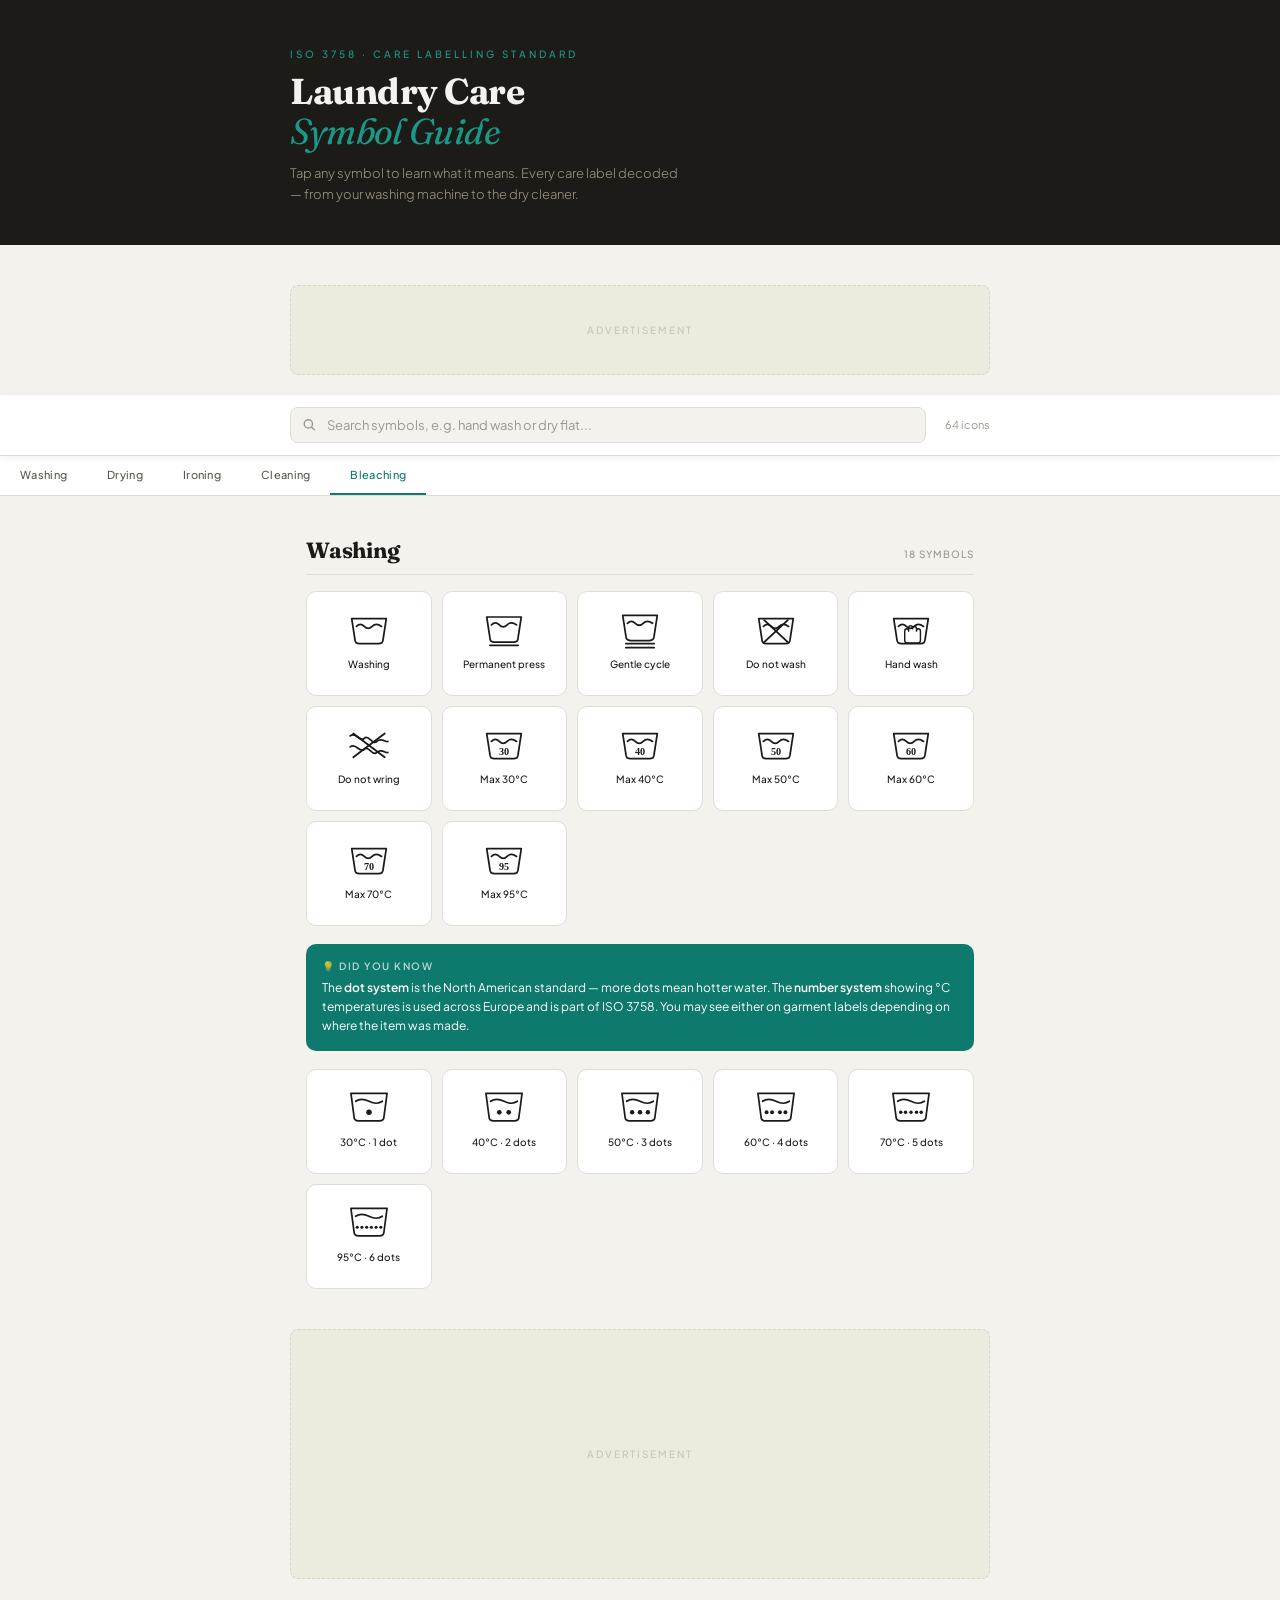
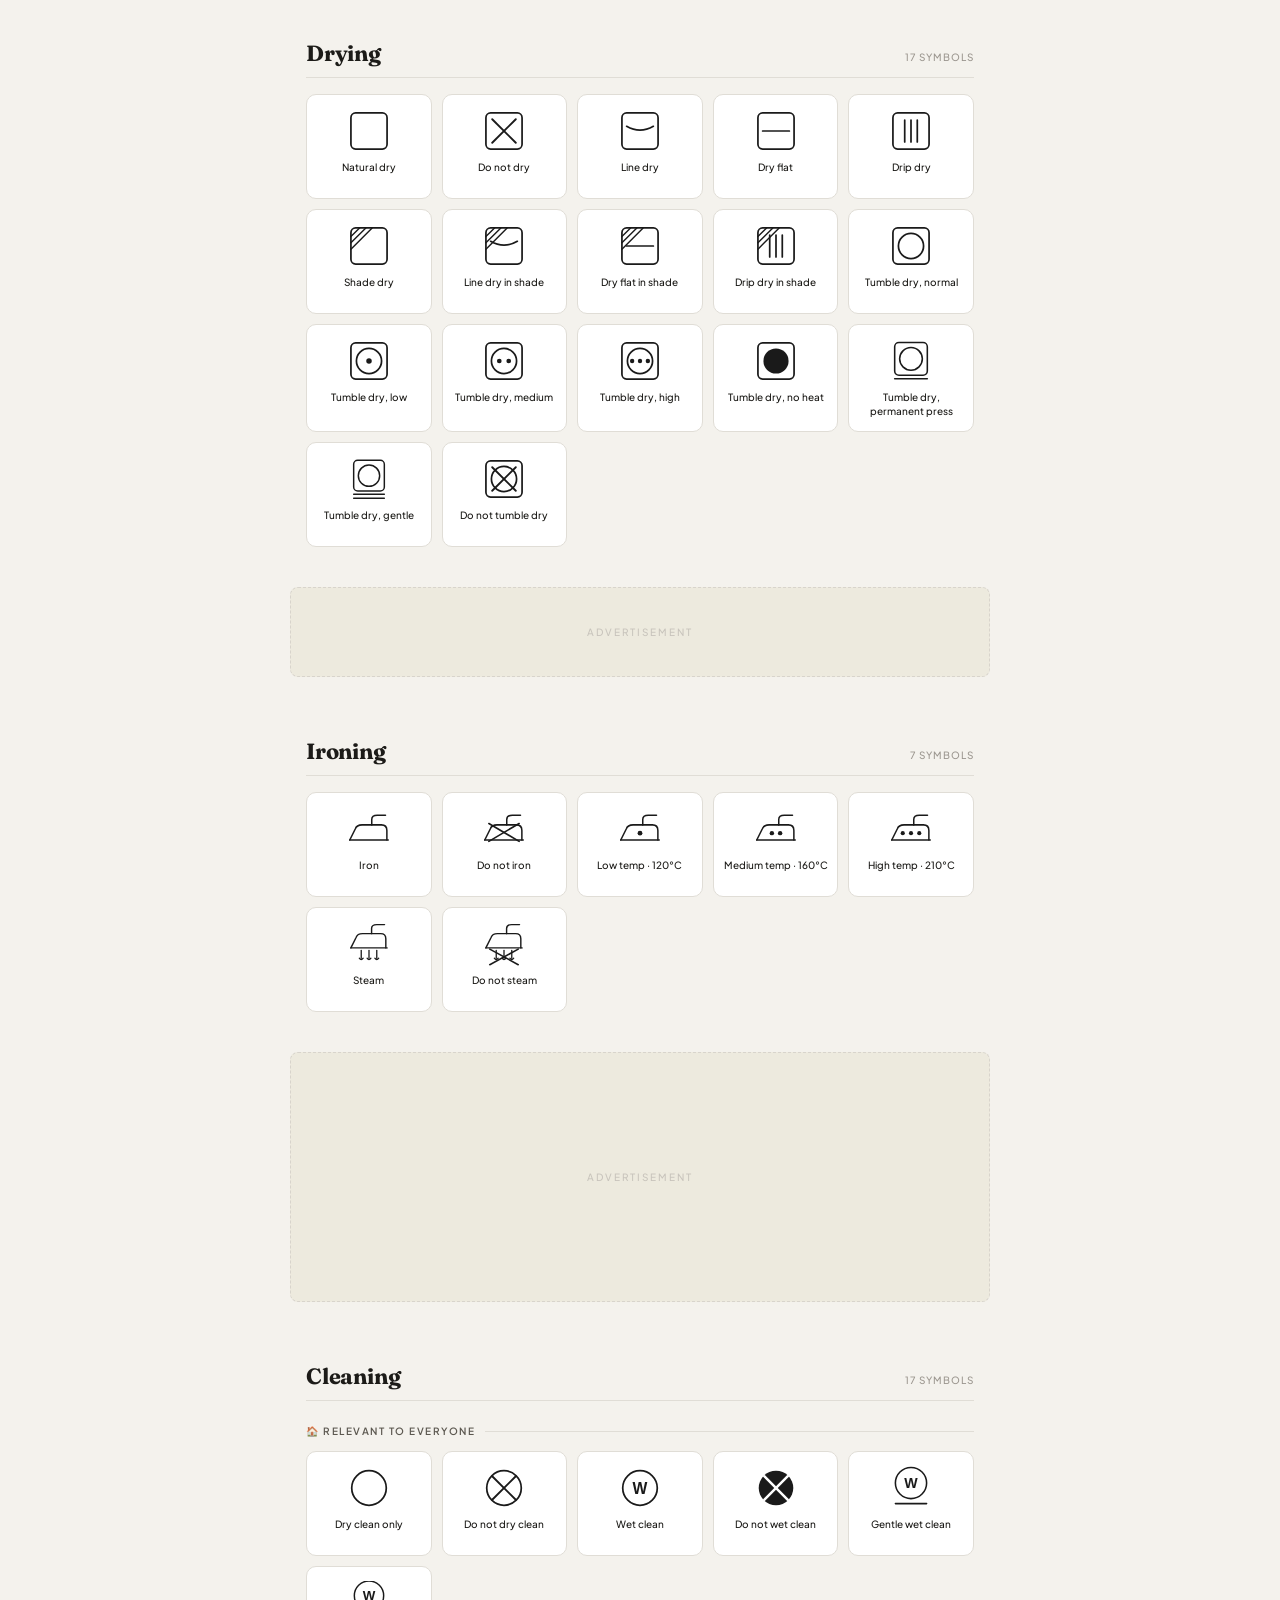
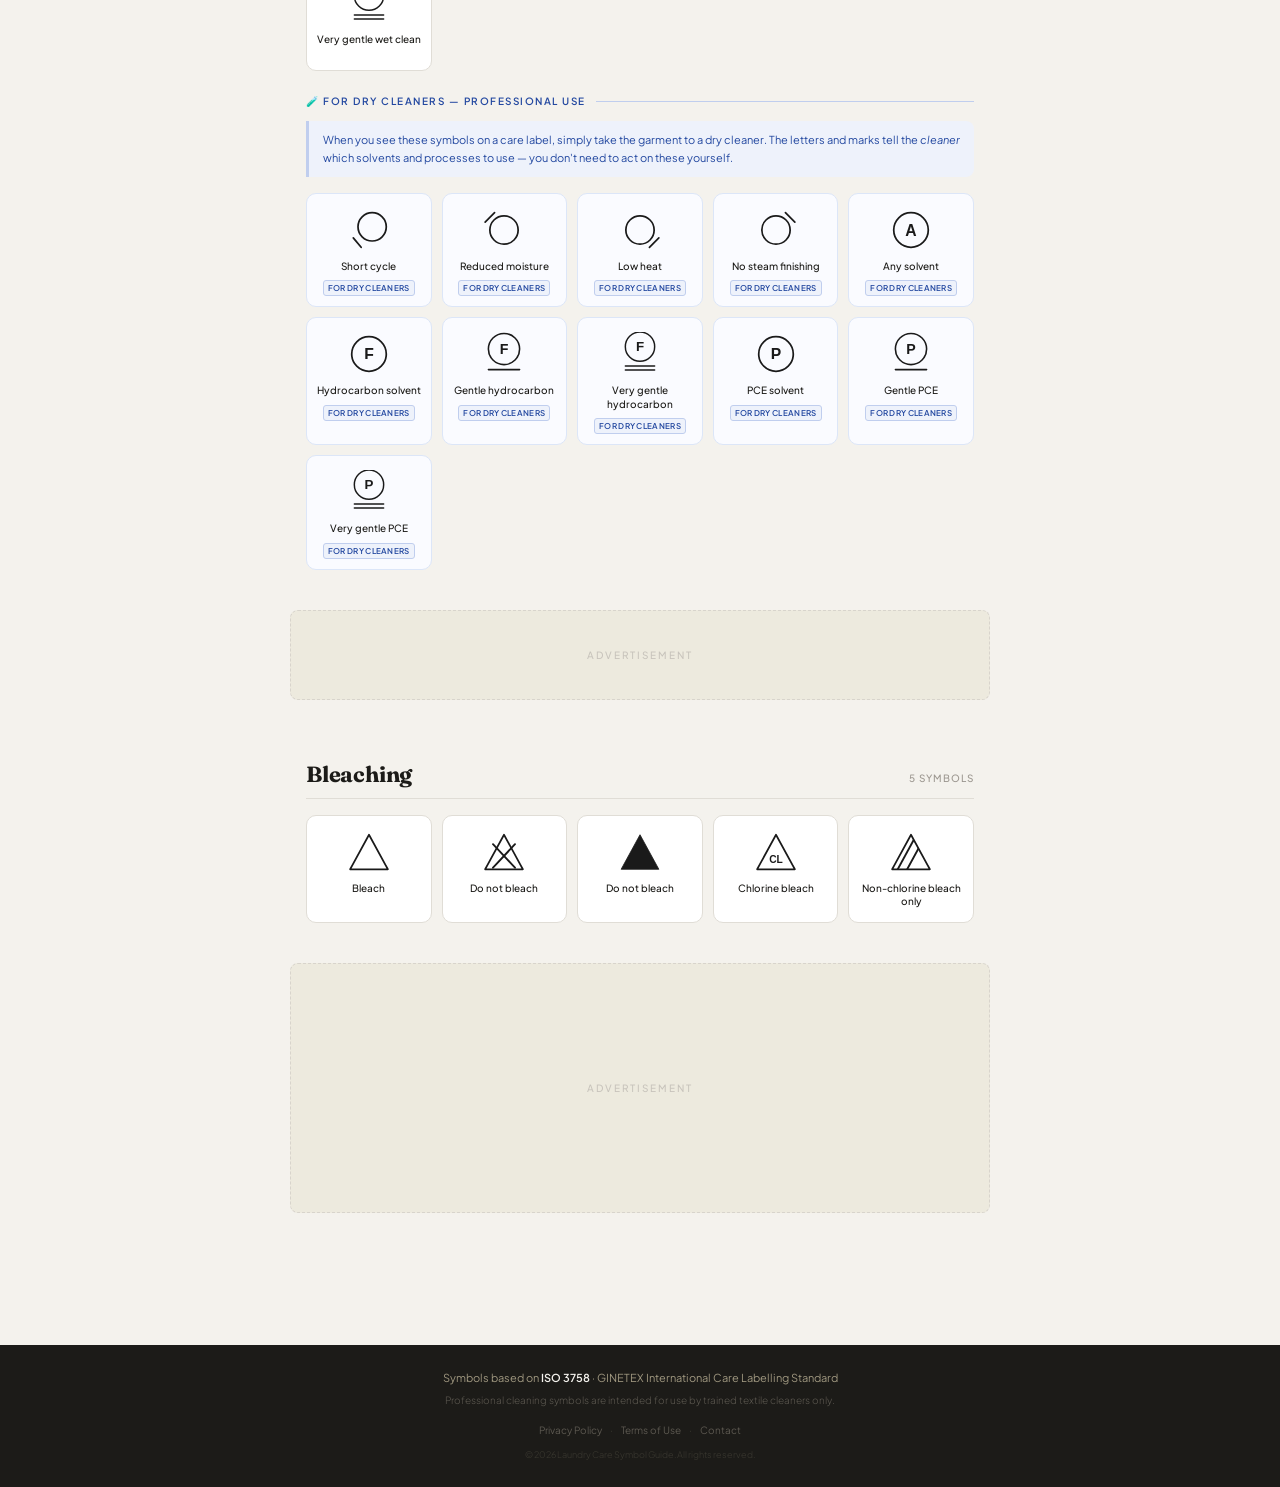
==== index.html @ 58ca737c "Fix tumble dry gentle symbol naming" ====
<!doctype html>
<html lang="en">
  <head>
    <meta charset="UTF-8" />
    <meta name="viewport" content="width=device-width, initial-scale=1.0" />
    <meta
      name="description"
      content="Complete guide to laundry care symbols. Learn what every washing, drying, ironing and dry cleaning symbol means."
    />
    <title>Laundry Care Symbol Guide</title>
    <link rel="preconnect" href="https://fonts.googleapis.com" />
    <link rel="preconnect" href="https://fonts.gstatic.com" crossorigin />
    <link
      href="https://fonts.googleapis.com/css2?family=Fraunces:ital,wght@0,700;1,400&family=Plus+Jakarta+Sans:wght@300;400;500;600&display=swap"
      rel="stylesheet"
    />
    <link rel="stylesheet" href="css/styles.css" />

    <!---------------PINTEREST-------------------->
    <meta name="p:domain_verify" content="2def93ac4efc216f2bc019fe97d38e01" />

    <!---------------FAVICON-------------------->
    <link
      rel="apple-touch-icon"
      sizes="180x180"
      href="assets/apple-touch-icon.png"
    />
    <link
      rel="icon"
      type="image/png"
      sizes="32x32"
      href="assets/favicon-32x32.png"
    />
    <link
      rel="icon"
      type="image/png"
      sizes="16x16"
      href="assets/favicon-16x16.png"
    />
    <link rel="manifest" href="assets/site.webmanifest" />

    <!-- ── GOOGLE ANALYTICS ──────────────────────── -->
    <script
      async
      src="https://www.googletagmanager.com/gtag/js?id=G-D8Y94YSV0S"
    ></script>
    <script>
      window.dataLayer = window.dataLayer || [];
      function gtag() {
        dataLayer.push(arguments);
      }
      gtag("js", new Date());
      gtag("config", "G-D8Y94YSV0S");
    </script>
  </head>
  <body>
    <!---------------HEADER----------------------------------------------------------->
    <header class="site-header">
      <div class="header-inner">
        <span class="header-eyebrow">ISO 3758 · Care Labelling Standard</span>
        <h1 class="header-title">Laundry Care<br /><em>Symbol Guide</em></h1>
        <p class="header-desc">
          Tap any symbol to learn what it means. Every care label decoded — from
          your washing machine to the dry cleaner.
        </p>
      </div>
    </header>

    <!---------------AD SLOT 1-------------------------------------------------------------->
    <aside class="ad-slot">
      <div class="ad-container">
        <p class="ad-label">Advertisement</p>
      </div>
    </aside>

    <!---------------SEARCH BAR----------------------------------------------------------->
    <div class="search-bar" role="search">
      <div class="search-inner">
        <div class="search-input-wrap">
          <svg
            class="search-icon"
            viewBox="0 0 20 20"
            fill="none"
            stroke="currentColor"
            stroke-width="1.8"
            aria-hidden="true"
          >
            <circle cx="8.5" cy="8.5" r="5.5" />
            <path d="M13 13l3.5 3.5" stroke-linecap="round" />
          </svg>
          <input
            type="search"
            id="searchInput"
            class="search-input"
            placeholder="Search symbols, e.g. hand wash or dry flat..."
            autocomplete="off"
            spellcheck="false"
            aria-label="Search laundry symbols"
          />
        </div>

        <span class="search-count" id="searchCount" aria-live="polite"
          >64 icons</span
        >
      </div>
    </div>

    <!---------------NAVIGATION----------------------------------------------------------->
    <nav class="nav-tabs" aria-label="Symbol categories">
      <a class="nav-tab active" href="#washing">Washing</a>
      <a class="nav-tab" href="#drying">Drying</a>
      <a class="nav-tab" href="#ironing">Ironing</a>
      <a class="nav-tab" href="#cleaning">Cleaning</a>
      <a class="nav-tab" href="#bleaching">Bleaching</a>
    </nav>

    <!-------------MAIN CONTENT-------------------------------------------->

    <main id="main-content">
      <!------- WASHING SECTION-------------------------------------->
      <section class="section" id="washing">
        <div class="section-inner">
          <div class="section-header">
            <h2 class="section-title">Washing</h2>
            <span class="section-count">18 symbols</span>
          </div>

          <div class="icon-grid" id="washingGrid">
            <!-------WASHING ICON 1------------>
            <div
              class="icon-card"
              tabindex="0"
              data-name="Washing machine wash"
              data-desc="Machine washable with no restrictions on temperature or cycle. Check other symbols for temperature guidance."
            >
              <div class="card-svg">
                <svg viewBox="0 0 56 56" xmlns="http://www.w3.org/2000/svg">
                  <path
                    d="M6,16 L10,42 Q10,48 16,48 L40,48 Q46,48 46,42 L50,16 Z"
                    fill="none"
                    stroke="#1a1a1a"
                    stroke-width="2.2"
                    stroke-linejoin="round"
                  />
                  <path
                    d="M12,26 Q17,21 22,26 Q27,31 32,26 Q37,21 44,26"
                    fill="none"
                    stroke="#1a1a1a"
                    stroke-width="2.2"
                    stroke-linecap="round"
                  />
                </svg>
              </div>
              <p class="card-name">Washing</p>
              <p class="card-desc"></p>
            </div>

            <!-------WASHING ICON 2------------>
            <div
              class="icon-card"
              tabindex="0"
              data-name="Permanent press synthetic cycle"
              data-desc="Machine wash on permanent press or synthetic cycle. Medium agitation — good for blended fabrics and easy-care clothes."
            >
              <div class="card-svg">
                <svg viewBox="0 0 56 56" xmlns="http://www.w3.org/2000/svg">
                  <path
                    d="M6,14 L10,40 Q10,46 16,46 L40,46 Q46,46 46,40 L50,14 Z"
                    fill="none"
                    stroke="#1a1a1a"
                    stroke-width="2.2"
                    stroke-linejoin="round"
                  />
                  <path
                    d="M12,24 Q17,19 22,24 Q27,29 32,24 Q37,19 44,24"
                    fill="none"
                    stroke="#1a1a1a"
                    stroke-width="2.2"
                    stroke-linecap="round"
                  />
                  <line
                    x1="10"
                    y1="50"
                    x2="46"
                    y2="50"
                    stroke="#1a1a1a"
                    stroke-width="2.2"
                    stroke-linecap="round"
                  />
                </svg>
              </div>
              <p class="card-name">Permanent press</p>
              <p class="card-desc"></p>
            </div>

            <!-------WASHING ICON 3------------>
            <div
              class="icon-card"
              tabindex="0"
              data-name="Gentle cycle wool silk delicate"
              data-desc="Gentle or delicate cycle only. Minimal agitation — required for wool, silk, and very delicate fabrics. Reduce load size."
            >
              <div class="card-svg">
                <svg viewBox="0 0 56 56" xmlns="http://www.w3.org/2000/svg">
                  <path
                    d="M6,12 L10,38 Q10,44 16,44 L40,44 Q46,44 46,38 L50,12 Z"
                    fill="none"
                    stroke="#1a1a1a"
                    stroke-width="2.2"
                    stroke-linejoin="round"
                  />
                  <path
                    d="M12,22 Q17,17 22,22 Q27,27 32,22 Q37,17 44,22"
                    fill="none"
                    stroke="#1a1a1a"
                    stroke-width="2.2"
                    stroke-linecap="round"
                  />
                  <line
                    x1="10"
                    y1="48"
                    x2="46"
                    y2="48"
                    stroke="#1a1a1a"
                    stroke-width="2.2"
                    stroke-linecap="round"
                  />
                  <line
                    x1="10"
                    y1="53"
                    x2="46"
                    y2="53"
                    stroke="#1a1a1a"
                    stroke-width="2.2"
                    stroke-linecap="round"
                  />
                </svg>
              </div>
              <p class="card-name">Gentle cycle</p>
              <p class="card-desc"></p>
            </div>

            <!-------WASHING ICON 4------------>
            <div
              class="icon-card"
              tabindex="0"
              data-name="Do not wash machine"
              data-desc="Do not machine wash or hand wash. This garment needs specialist care — check for a dry clean or wet clean symbol instead."
            >
              <div class="card-svg">
                <svg viewBox="0 0 56 56" xmlns="http://www.w3.org/2000/svg">
                  <path
                    d="M6,16 L10,42 Q10,48 16,48 L40,48 Q46,48 46,42 L50,16 Z"
                    fill="none"
                    stroke="#1a1a1a"
                    stroke-width="2.2"
                    stroke-linejoin="round"
                  />
                  <path
                    d="M12,26 Q17,21 22,26 Q27,31 32,26 Q37,21 44,26"
                    fill="none"
                    stroke="#1a1a1a"
                    stroke-width="2.2"
                    stroke-linecap="round"
                  />
                  <line
                    x1="13"
                    y1="18"
                    x2="43"
                    y2="46"
                    stroke="#1a1a1a"
                    stroke-width="2.4"
                    stroke-linecap="round"
                  />
                  <line
                    x1="43"
                    y1="18"
                    x2="13"
                    y2="46"
                    stroke="#1a1a1a"
                    stroke-width="2.4"
                    stroke-linecap="round"
                  />
                </svg>
              </div>
              <p class="card-name">Do not wash</p>
              <p class="card-desc"></p>
            </div>

            <!-------WASHING ICON 5------------>
            <div
              class="icon-card"
              tabindex="0"
              data-name="Hand wash only gently"
              data-desc="Hand wash only. Use cool water and a gentle detergent. Squeeze gently — do not scrub, rub, or wring. Maximum 40°C."
            >
              <div class="card-svg">
                <svg viewBox="0 0 56 56" xmlns="http://www.w3.org/2000/svg">
                  <path
                    d="M6,16 L10,42 Q10,48 16,48 L40,48 Q46,48 46,42 L50,16 Z"
                    fill="none"
                    stroke="#1a1a1a"
                    stroke-width="2.2"
                    stroke-linejoin="round"
                  />
                  <path
                    d="M12,26 Q17,21 22,26 Q27,31 32,26 Q37,21 44,26"
                    fill="none"
                    stroke="#1a1a1a"
                    stroke-width="2.2"
                    stroke-linecap="round"
                  />
                  <path
                    d="M20,44 L20,32 Q20,29 22.5,29 Q25,29 25,32 L25,28 Q25,25 27.5,25 Q30,25 30,28 L30,29 Q30,26 32.5,26 Q35,26 35,29 L35,32 Q35,29 37.5,29 Q40,29 40,32 L40,44 Q40,47 37,47 L23,47 Q20,47 20,44 Z"
                    fill="none"
                    stroke="#1a1a1a"
                    stroke-width="1.8"
                    stroke-linejoin="round"
                  />
                </svg>
              </div>
              <p class="card-name">Hand wash</p>
              <p class="card-desc"></p>
            </div>

            <!-------WASHING ICON 6------------>
            <div
              class="icon-card"
              tabindex="0"
              data-name="Do not wring twist"
              data-desc="Do not wring or twist. Gently squeeze out excess water instead. Wringing can damage fibres and distort the garment's shape."
            >
              <div class="card-svg">
                <svg viewBox="0 0 56 56" xmlns="http://www.w3.org/2000/svg">
                  <path
                    d="M4,19 C12,13 16,28 22,22 C28,16 32,32 38,26 C44,20 50,28 52,26"
                    fill="none"
                    stroke="#1a1a1a"
                    stroke-width="2.2"
                    stroke-linecap="round"
                  />
                  <path
                    d="M4,33 C12,27 16,42 22,36 C28,30 32,46 38,40 C44,34 50,42 52,40"
                    fill="none"
                    stroke="#1a1a1a"
                    stroke-width="2.2"
                    stroke-linecap="round"
                  />
                  <line
                    x1="8"
                    y1="16"
                    x2="48"
                    y2="46"
                    stroke="#1a1a1a"
                    stroke-width="2.4"
                    stroke-linecap="round"
                  />
                  <line
                    x1="48"
                    y1="16"
                    x2="8"
                    y2="46"
                    stroke="#1a1a1a"
                    stroke-width="2.4"
                    stroke-linecap="round"
                  />
                </svg>
              </div>
              <p class="card-name">Do not wring</p>
              <p class="card-desc"></p>
            </div>

            <!-------WASHING ICON 7------------>
            <div
              class="icon-card"
              tabindex="0"
              data-name="Wash 30 degrees cool"
              data-desc="Wash at or below 30°C — cool wash. Good for dark colours, lightly soiled items, and delicate fabrics that might fade."
            >
              <div class="card-svg">
                <svg viewBox="0 0 56 56" xmlns="http://www.w3.org/2000/svg">
                  <path
                    d="M6,16 L10,42 Q10,48 16,48 L40,48 Q46,48 46,42 L50,16 Z"
                    fill="none"
                    stroke="#1a1a1a"
                    stroke-width="2.2"
                    stroke-linejoin="round"
                  />
                  <path
                    d="M12,26 Q17,21 22,26 Q27,31 32,26 Q37,21 44,26"
                    fill="none"
                    stroke="#1a1a1a"
                    stroke-width="2.2"
                    stroke-linecap="round"
                  />
                  <text
                    x="28"
                    y="43"
                    font-family="Georgia, serif"
                    font-size="13"
                    font-weight="700"
                    fill="#1a1a1a"
                    text-anchor="middle"
                  >
                    30
                  </text>
                </svg>
              </div>
              <p class="card-name">Max 30°C</p>
              <p class="card-desc"></p>
            </div>

            <!-------WASHING ICON 8------------>
            <div
              class="icon-card"
              tabindex="0"
              data-name="Wash 40 degrees warm"
              data-desc="Wash at or below 40°C — warm wash. Standard setting for most everyday clothing including cotton, synthetics, and mixed fabrics."
            >
              <div class="card-svg">
                <svg viewBox="0 0 56 56" xmlns="http://www.w3.org/2000/svg">
                  <path
                    d="M6,16 L10,42 Q10,48 16,48 L40,48 Q46,48 46,42 L50,16 Z"
                    fill="none"
                    stroke="#1a1a1a"
                    stroke-width="2.2"
                    stroke-linejoin="round"
                  />
                  <path
                    d="M12,26 Q17,21 22,26 Q27,31 32,26 Q37,21 44,26"
                    fill="none"
                    stroke="#1a1a1a"
                    stroke-width="2.2"
                    stroke-linecap="round"
                  />
                  <text
                    x="28"
                    y="43"
                    font-family="Georgia, serif"
                    font-size="13"
                    font-weight="700"
                    fill="#1a1a1a"
                    text-anchor="middle"
                  >
                    40
                  </text>
                </svg>
              </div>
              <p class="card-name">Max 40°C</p>
              <p class="card-desc"></p>
            </div>

            <!-------WASHING ICON 9------------>
            <div
              class="icon-card"
              tabindex="0"
              data-name="Wash 50 degrees"
              data-desc="Wash at or below 50°C. Good for moderately soiled items and fabrics that can tolerate more heat than delicates."
            >
              <div class="card-svg">
                <svg viewBox="0 0 56 56" xmlns="http://www.w3.org/2000/svg">
                  <path
                    d="M6,16 L10,42 Q10,48 16,48 L40,48 Q46,48 46,42 L50,16 Z"
                    fill="none"
                    stroke="#1a1a1a"
                    stroke-width="2.2"
                    stroke-linejoin="round"
                  />
                  <path
                    d="M12,26 Q17,21 22,26 Q27,31 32,26 Q37,21 44,26"
                    fill="none"
                    stroke="#1a1a1a"
                    stroke-width="2.2"
                    stroke-linecap="round"
                  />
                  <text
                    x="28"
                    y="43"
                    font-family="Georgia, serif"
                    font-size="13"
                    font-weight="700"
                    fill="#1a1a1a"
                    text-anchor="middle"
                  >
                    50
                  </text>
                </svg>
              </div>
              <p class="card-name">Max 50°C</p>
              <p class="card-desc"></p>
            </div>

            <!-------WASHING ICON 10------------>
            <div
              class="icon-card"
              tabindex="0"
              data-name="Wash 60 degrees hot towels bedding"
              data-desc="Wash at or below 60°C — hot wash. Ideal for towels, bed linen, and heavily soiled items. Kills most bacteria and allergens."
            >
              <div class="card-svg">
                <svg viewBox="0 0 56 56" xmlns="http://www.w3.org/2000/svg">
                  <path
                    d="M6,16 L10,42 Q10,48 16,48 L40,48 Q46,48 46,42 L50,16 Z"
                    fill="none"
                    stroke="#1a1a1a"
                    stroke-width="2.2"
                    stroke-linejoin="round"
                  />
                  <path
                    d="M12,26 Q17,21 22,26 Q27,31 32,26 Q37,21 44,26"
                    fill="none"
                    stroke="#1a1a1a"
                    stroke-width="2.2"
                    stroke-linecap="round"
                  />
                  <text
                    x="28"
                    y="43"
                    font-family="Georgia, serif"
                    font-size="13"
                    font-weight="700"
                    fill="#1a1a1a"
                    text-anchor="middle"
                  >
                    60
                  </text>
                </svg>
              </div>
              <p class="card-name">Max 60°C</p>
              <p class="card-desc"></p>
            </div>

            <!-------WASHING ICON 11------------>
            <div
              class="icon-card"
              tabindex="0"
              data-name="Wash 70 degrees"
              data-desc="Wash at or below 70°C. Suitable for sturdy white cotton and linen items that can withstand high temperatures."
            >
              <div class="card-svg">
                <svg viewBox="0 0 56 56" xmlns="http://www.w3.org/2000/svg">
                  <path
                    d="M6,16 L10,42 Q10,48 16,48 L40,48 Q46,48 46,42 L50,16 Z"
                    fill="none"
                    stroke="#1a1a1a"
                    stroke-width="2.2"
                    stroke-linejoin="round"
                  />
                  <path
                    d="M12,26 Q17,21 22,26 Q27,31 32,26 Q37,21 44,26"
                    fill="none"
                    stroke="#1a1a1a"
                    stroke-width="2.2"
                    stroke-linecap="round"
                  />
                  <text
                    x="28"
                    y="43"
                    font-family="Georgia, serif"
                    font-size="13"
                    font-weight="700"
                    fill="#1a1a1a"
                    text-anchor="middle"
                  >
                    70
                  </text>
                </svg>
              </div>
              <p class="card-name">Max 70°C</p>
              <p class="card-desc"></p>
            </div>

            <!-------WASHING ICON 12------------>
            <div
              class="icon-card"
              tabindex="0"
              data-name="Wash 95 degrees boil white cotton"
              data-desc="Wash at or below 95°C — boil wash. For white cotton and linen only. Fill the drum completely and pre-treat stubborn stains."
            >
              <div class="card-svg">
                <svg viewBox="0 0 56 56" xmlns="http://www.w3.org/2000/svg">
                  <path
                    d="M6,16 L10,42 Q10,48 16,48 L40,48 Q46,48 46,42 L50,16 Z"
                    fill="none"
                    stroke="#1a1a1a"
                    stroke-width="2.2"
                    stroke-linejoin="round"
                  />
                  <path
                    d="M12,26 Q17,21 22,26 Q27,31 32,26 Q37,21 44,26"
                    fill="none"
                    stroke="#1a1a1a"
                    stroke-width="2.2"
                    stroke-linecap="round"
                  />
                  <text
                    x="28"
                    y="43"
                    font-family="Georgia, serif"
                    font-size="13"
                    font-weight="700"
                    fill="#1a1a1a"
                    text-anchor="middle"
                  >
                    95
                  </text>
                </svg>
              </div>
              <p class="card-name">Max 95°C</p>
              <p class="card-desc"></p>
            </div>

            <!-- DID YOU KNOW FACT CARD ------->
            <div class="fact-card">
              <p class="fact-card-label">💡 Did you know</p>
              <p class="fact-card-text">
                The <strong>dot system</strong> is the North American standard —
                more dots mean hotter water. The
                <strong>number system</strong> showing °C temperatures is used
                across Europe and is part of ISO 3758. You may see either on
                garment labels depending on where the item was made.
              </p>
            </div>

            <!-------WASHING ICON 13------------>
            <div
              class="icon-card"
              tabindex="0"
              data-name="Wash 30 degrees 1 dot North America"
              data-desc="Wash at 30°C — 1 dot (North American dot system). Cool wash for delicates and dark colours."
            >
              <div class="card-svg">
                <svg viewBox="0 0 56 56" xmlns="http://www.w3.org/2000/svg">
                  <path
                    d="M5,12 L9,42 Q9,47 15,47 L41,47 Q47,47 47,42 L51,12 Z"
                    fill="none"
                    stroke="#1a1a1a"
                    stroke-width="2.2"
                    stroke-linejoin="round"
                  />
                  <path
                    d="M11,22 Q18,17 28,22 Q38,27 45,22"
                    fill="none"
                    stroke="#1a1a1a"
                    stroke-width="2.2"
                    stroke-linecap="round"
                  />
                  <circle cx="28" cy="36" r="3.5" fill="#1a1a1a" />
                </svg>
              </div>
              <p class="card-name">30°C · 1 dot</p>
              <p class="card-desc"></p>
            </div>

            <!-------WASHING ICON 14------------>
            <div
              class="icon-card"
              tabindex="0"
              data-name="Wash 40 degrees 2 dots North America"
              data-desc="Wash at 40°C — 2 dots (North American dot system). Warm wash for everyday fabrics."
            >
              <div class="card-svg">
                <svg viewBox="0 0 56 56" xmlns="http://www.w3.org/2000/svg">
                  <path
                    d="M5,12 L9,42 Q9,47 15,47 L41,47 Q47,47 47,42 L51,12 Z"
                    fill="none"
                    stroke="#1a1a1a"
                    stroke-width="2.2"
                    stroke-linejoin="round"
                  />
                  <path
                    d="M11,22 Q18,17 28,22 Q38,27 45,22"
                    fill="none"
                    stroke="#1a1a1a"
                    stroke-width="2.2"
                    stroke-linecap="round"
                  />
                  <circle cx="22" cy="36" r="3" fill="#1a1a1a" />
                  <circle cx="34" cy="36" r="3" fill="#1a1a1a" />
                </svg>
              </div>
              <p class="card-name">40°C · 2 dots</p>
              <p class="card-desc"></p>
            </div>

            <!-------WASHING ICON 15------------>
            <div
              class="icon-card"
              tabindex="0"
              data-name="Wash 50 degrees 3 dots North America"
              data-desc="Wash at 50°C — 3 dots (North American dot system). Moderately hot wash."
            >
              <div class="card-svg">
                <svg viewBox="0 0 56 56" xmlns="http://www.w3.org/2000/svg">
                  <path
                    d="M5,12 L9,42 Q9,47 15,47 L41,47 Q47,47 47,42 L51,12 Z"
                    fill="none"
                    stroke="#1a1a1a"
                    stroke-width="2.2"
                    stroke-linejoin="round"
                  />
                  <path
                    d="M11,22 Q18,17 28,22 Q38,27 45,22"
                    fill="none"
                    stroke="#1a1a1a"
                    stroke-width="2.2"
                    stroke-linecap="round"
                  />
                  <circle cx="18" cy="36" r="2.8" fill="#1a1a1a" />
                  <circle cx="28" cy="36" r="2.8" fill="#1a1a1a" />
                  <circle cx="38" cy="36" r="2.8" fill="#1a1a1a" />
                </svg>
              </div>
              <p class="card-name">50°C · 3 dots</p>
              <p class="card-desc"></p>
            </div>

            <!-------WASHING ICON 16------------>
            <div
              class="icon-card"
              tabindex="0"
              data-name="Wash 60 degrees 4 dots North America"
              data-desc="Wash at 60°C — 4 dots (North American dot system). Hot wash for bedding and towels."
            >
              <div class="card-svg">
                <svg viewBox="0 0 56 56" xmlns="http://www.w3.org/2000/svg">
                  <path
                    d="M5,12 L9,42 Q9,47 15,47 L41,47 Q47,47 47,42 L51,12 Z"
                    fill="none"
                    stroke="#1a1a1a"
                    stroke-width="2.2"
                    stroke-linejoin="round"
                  />
                  <path
                    d="M11,22 Q18,17 28,22 Q38,27 45,22"
                    fill="none"
                    stroke="#1a1a1a"
                    stroke-width="2.2"
                    stroke-linecap="round"
                  />
                  <circle cx="16" cy="36" r="2.5" fill="#1a1a1a" />
                  <circle cx="23" cy="36" r="2.5" fill="#1a1a1a" />
                  <circle cx="33" cy="36" r="2.5" fill="#1a1a1a" />
                  <circle cx="40" cy="36" r="2.5" fill="#1a1a1a" />
                </svg>
              </div>
              <p class="card-name">60°C · 4 dots</p>
              <p class="card-desc"></p>
            </div>

            <!-------WASHING ICON 17------------>
            <div
              class="icon-card"
              tabindex="0"
              data-name="Wash 70 degrees 5 dots North America"
              data-desc="Wash at 70°C — 5 dots (North American dot system). Very hot wash for sturdy white cotton and linen."
            >
              <div class="card-svg">
                <svg viewBox="0 0 56 56" xmlns="http://www.w3.org/2000/svg">
                  <path
                    d="M5,12 L9,42 Q9,47 15,47 L41,47 Q47,47 47,42 L51,12 Z"
                    fill="none"
                    stroke="#1a1a1a"
                    stroke-width="2.2"
                    stroke-linejoin="round"
                  />
                  <path
                    d="M11,22 Q18,17 28,22 Q38,27 45,22"
                    fill="none"
                    stroke="#1a1a1a"
                    stroke-width="2.2"
                    stroke-linecap="round"
                  />
                  <circle cx="15" cy="36" r="2.2" fill="#1a1a1a" />
                  <circle cx="21" cy="36" r="2.2" fill="#1a1a1a" />
                  <circle cx="28" cy="36" r="2.2" fill="#1a1a1a" />
                  <circle cx="35" cy="36" r="2.2" fill="#1a1a1a" />
                  <circle cx="41" cy="36" r="2.2" fill="#1a1a1a" />
                </svg>
              </div>
              <p class="card-name">70°C · 5 dots</p>
              <p class="card-desc"></p>
            </div>

            <!-------WASHING ICON 18------------>
            <div
              class="icon-card"
              tabindex="0"
              data-name="Wash 95 degrees 6 dots boil North America"
              data-desc="Wash at 95°C — 6 dots (North American dot system). Boil wash for white cotton and linen only."
            >
              <div class="card-svg">
                <svg viewBox="0 0 56 56" xmlns="http://www.w3.org/2000/svg">
                  <path
                    d="M5,12 L9,42 Q9,47 15,47 L41,47 Q47,47 47,42 L51,12 Z"
                    fill="none"
                    stroke="#1a1a1a"
                    stroke-width="2.2"
                    stroke-linejoin="round"
                  />
                  <path
                    d="M11,22 Q18,17 28,22 Q38,27 45,22"
                    fill="none"
                    stroke="#1a1a1a"
                    stroke-width="2.2"
                    stroke-linecap="round"
                  />
                  <circle cx="13" cy="36" r="2" fill="#1a1a1a" />
                  <circle cx="19" cy="36" r="2" fill="#1a1a1a" />
                  <circle cx="25" cy="36" r="2" fill="#1a1a1a" />
                  <circle cx="31" cy="36" r="2" fill="#1a1a1a" />
                  <circle cx="37" cy="36" r="2" fill="#1a1a1a" />
                  <circle cx="43" cy="36" r="2" fill="#1a1a1a" />
                </svg>
              </div>
              <p class="card-name">95°C · 6 dots</p>
              <p class="card-desc"></p>
            </div>
          </div>
        </div>
      </section>

      <!---------------AD SLOT 2-------------------------------------------------------------->
      <aside class="ad-slot">
        <div class="ad-container ad-container--rect">
          <p class="ad-label">Advertisement</p>
        </div>
      </aside>

      <!------- DRYING SECTION-------------------------------------->
      <section class="section" id="drying">
        <div class="section-inner">
          <div class="section-header">
            <h2 class="section-title">Drying</h2>
            <span class="section-count">17 symbols</span>
          </div>

          <div class="icon-grid" id="dryingGrid">
            <!-------DRYING ICON 1------------>
            <div
              class="icon-card"
              tabindex="0"
              data-name="Natural dry"
              data-desc="Natural drying — no restrictions on method. Choose whichever natural drying method suits the fabric best."
            >
              <div class="card-svg">
                <svg viewBox="0 0 56 56" xmlns="http://www.w3.org/2000/svg">
                  <rect
                    x="5"
                    y="5"
                    width="46"
                    height="46"
                    rx="6"
                    fill="none"
                    stroke="#1a1a1a"
                    stroke-width="2.2"
                  />
                </svg>
              </div>
              <p class="card-name">Natural dry</p>
              <p class="card-desc"></p>
            </div>

            <!-------DRYING ICON 2------------>
            <div
              class="icon-card"
              tabindex="0"
              data-name="Do not dry"
              data-desc="Do not dry by any conventional means. Check other symbols — the item may need specialist treatment."
            >
              <div class="card-svg">
                <svg viewBox="0 0 56 56" xmlns="http://www.w3.org/2000/svg">
                  <rect
                    x="5"
                    y="5"
                    width="46"
                    height="46"
                    rx="6"
                    fill="none"
                    stroke="#1a1a1a"
                    stroke-width="2.2"
                  />
                  <line
                    x1="13"
                    y1="13"
                    x2="43"
                    y2="43"
                    stroke="#1a1a1a"
                    stroke-width="2.4"
                    stroke-linecap="round"
                  />
                  <line
                    x1="43"
                    y1="13"
                    x2="13"
                    y2="43"
                    stroke="#1a1a1a"
                    stroke-width="2.4"
                    stroke-linecap="round"
                  />
                </svg>
              </div>
              <p class="card-name">Do not dry</p>
              <p class="card-desc"></p>
            </div>

            <!-------DRYING ICON 3------------>
            <div
              class="icon-card"
              tabindex="0"
              data-name="Line dry hang clothesline"
              data-desc="Line dry — hang on a clothesline or clothes rail. Good for most garments. Gravity helps maintain shape."
            >
              <div class="card-svg">
                <svg viewBox="0 0 56 56" xmlns="http://www.w3.org/2000/svg">
                  <rect
                    x="5"
                    y="5"
                    width="46"
                    height="46"
                    rx="6"
                    fill="none"
                    stroke="#1a1a1a"
                    stroke-width="2.2"
                  />
                  <path
                    d="M11,22 Q28,32 45,22"
                    fill="none"
                    stroke="#1a1a1a"
                    stroke-width="2.2"
                    stroke-linecap="round"
                  />
                </svg>
              </div>
              <p class="card-name">Line dry</p>
              <p class="card-desc"></p>
            </div>

            <!-------DRYING ICON 4------------>
            <div
              class="icon-card"
              tabindex="0"
              data-name="Dry flat lay horizontal"
              data-desc="Dry flat — lay the garment horizontally on a towel or drying rack. Prevents stretching, especially important for knitwear."
            >
              <div class="card-svg">
                <svg viewBox="0 0 56 56" xmlns="http://www.w3.org/2000/svg">
                  <rect
                    x="5"
                    y="5"
                    width="46"
                    height="46"
                    rx="6"
                    fill="none"
                    stroke="#1a1a1a"
                    stroke-width="2.2"
                  />
                  <line
                    x1="11"
                    y1="28"
                    x2="45"
                    y2="28"
                    stroke="#1a1a1a"
                    stroke-width="2.2"
                    stroke-linecap="round"
                  />
                </svg>
              </div>
              <p class="card-name">Dry flat</p>
              <p class="card-desc"></p>
            </div>

            <!-------DRYING ICON 5------------>
            <div
              class="icon-card"
              tabindex="0"
              data-name="Drip dry hang wet"
              data-desc="Drip dry — hang while still wet and allow to drip dry. Do not spin or wring first. Good for delicate items."
            >
              <div class="card-svg">
                <svg viewBox="0 0 56 56" xmlns="http://www.w3.org/2000/svg">
                  <rect
                    x="5"
                    y="5"
                    width="46"
                    height="46"
                    rx="6"
                    fill="none"
                    stroke="#1a1a1a"
                    stroke-width="2.2"
                  />
                  <line
                    x1="20"
                    y1="14"
                    x2="20"
                    y2="42"
                    stroke="#1a1a1a"
                    stroke-width="2.2"
                    stroke-linecap="round"
                  />
                  <line
                    x1="28"
                    y1="14"
                    x2="28"
                    y2="42"
                    stroke="#1a1a1a"
                    stroke-width="2.2"
                    stroke-linecap="round"
                  />
                  <line
                    x1="36"
                    y1="14"
                    x2="36"
                    y2="42"
                    stroke="#1a1a1a"
                    stroke-width="2.2"
                    stroke-linecap="round"
                  />
                </svg>
              </div>
              <p class="card-name">Drip dry</p>
              <p class="card-desc"></p>
            </div>

            <!-------DRYING ICON 6------------>
            <div
              class="icon-card"
              tabindex="0"
              data-name="Shade dry away from sunlight colour fading"
              data-desc="Dry in the shade — away from direct sunlight. Prevents colours fading and UV damage to the fabric."
            >
              <div class="card-svg">
                <svg viewBox="0 0 56 56" xmlns="http://www.w3.org/2000/svg">
                  <rect
                    x="5"
                    y="5"
                    width="46"
                    height="46"
                    rx="6"
                    fill="none"
                    stroke="#1a1a1a"
                    stroke-width="2.2"
                  />
                  <line
                    x1="5"
                    y1="16"
                    x2="16"
                    y2="5"
                    stroke="#1a1a1a"
                    stroke-width="1.8"
                    stroke-linecap="round"
                  />
                  <line
                    x1="5"
                    y1="24"
                    x2="24"
                    y2="5"
                    stroke="#1a1a1a"
                    stroke-width="1.8"
                    stroke-linecap="round"
                  />
                  <line
                    x1="5"
                    y1="32"
                    x2="32"
                    y2="5"
                    stroke="#1a1a1a"
                    stroke-width="1.8"
                    stroke-linecap="round"
                  />
                </svg>
              </div>
              <p class="card-name">Shade dry</p>
              <p class="card-desc"></p>
            </div>

            <!-------DRYING ICON 7------------>
            <div
              class="icon-card"
              tabindex="0"
              data-name="Line dry in shade clothesline no sun"
              data-desc="Line dry in the shade — hang on a clothesline but out of direct sunlight. For items prone to colour fading."
            >
              <div class="card-svg">
                <svg viewBox="0 0 56 56" xmlns="http://www.w3.org/2000/svg">
                  <rect
                    x="5"
                    y="5"
                    width="46"
                    height="46"
                    rx="6"
                    fill="none"
                    stroke="#1a1a1a"
                    stroke-width="2.2"
                  />
                  <line
                    x1="5"
                    y1="16"
                    x2="16"
                    y2="5"
                    stroke="#1a1a1a"
                    stroke-width="1.8"
                    stroke-linecap="round"
                  />
                  <line
                    x1="5"
                    y1="24"
                    x2="24"
                    y2="5"
                    stroke="#1a1a1a"
                    stroke-width="1.8"
                    stroke-linecap="round"
                  />
                  <line
                    x1="5"
                    y1="32"
                    x2="32"
                    y2="5"
                    stroke="#1a1a1a"
                    stroke-width="1.8"
                    stroke-linecap="round"
                  />
                  <path
                    d="M11,22 Q28,32 45,22"
                    fill="none"
                    stroke="#1a1a1a"
                    stroke-width="2.2"
                    stroke-linecap="round"
                  />
                </svg>
              </div>
              <p class="card-name">Line dry in shade</p>
              <p class="card-desc"></p>
            </div>

            <!-------DRYING ICON 8------------>
            <div
              class="icon-card"
              tabindex="0"
              data-name="Dry flat shade lay no sun"
              data-desc="Dry flat in the shade — lay horizontally and keep out of sunlight. Good for hand-knits and structured garments."
            >
              <div class="card-svg">
                <svg viewBox="0 0 56 56" xmlns="http://www.w3.org/2000/svg">
                  <rect
                    x="5"
                    y="5"
                    width="46"
                    height="46"
                    rx="6"
                    fill="none"
                    stroke="#1a1a1a"
                    stroke-width="2.2"
                  />
                  <line
                    x1="5"
                    y1="16"
                    x2="16"
                    y2="5"
                    stroke="#1a1a1a"
                    stroke-width="1.8"
                    stroke-linecap="round"
                  />
                  <line
                    x1="5"
                    y1="24"
                    x2="24"
                    y2="5"
                    stroke="#1a1a1a"
                    stroke-width="1.8"
                    stroke-linecap="round"
                  />
                  <line
                    x1="5"
                    y1="32"
                    x2="32"
                    y2="5"
                    stroke="#1a1a1a"
                    stroke-width="1.8"
                    stroke-linecap="round"
                  />
                  <line
                    x1="11"
                    y1="28"
                    x2="45"
                    y2="28"
                    stroke="#1a1a1a"
                    stroke-width="2.2"
                    stroke-linecap="round"
                  />
                </svg>
              </div>
              <p class="card-name">Dry flat in shade</p>
              <p class="card-desc"></p>
            </div>

            <!-------DRYING ICON 9------------>
            <div
              class="icon-card"
              tabindex="0"
              data-name="Drip dry shade wet no sunlight"
              data-desc="Drip dry in the shade — hang wet to drip dry, out of direct sunlight. For colourfast but delicate items."
            >
              <div class="card-svg">
                <svg viewBox="0 0 56 56" xmlns="http://www.w3.org/2000/svg">
                  <rect
                    x="5"
                    y="5"
                    width="46"
                    height="46"
                    rx="6"
                    fill="none"
                    stroke="#1a1a1a"
                    stroke-width="2.2"
                  />
                  <line
                    x1="5"
                    y1="16"
                    x2="16"
                    y2="5"
                    stroke="#1a1a1a"
                    stroke-width="1.8"
                    stroke-linecap="round"
                  />
                  <line
                    x1="5"
                    y1="24"
                    x2="24"
                    y2="5"
                    stroke="#1a1a1a"
                    stroke-width="1.8"
                    stroke-linecap="round"
                  />
                  <line
                    x1="5"
                    y1="32"
                    x2="32"
                    y2="5"
                    stroke="#1a1a1a"
                    stroke-width="1.8"
                    stroke-linecap="round"
                  />
                  <line
                    x1="20"
                    y1="14"
                    x2="20"
                    y2="42"
                    stroke="#1a1a1a"
                    stroke-width="2.2"
                    stroke-linecap="round"
                  />
                  <line
                    x1="28"
                    y1="14"
                    x2="28"
                    y2="42"
                    stroke="#1a1a1a"
                    stroke-width="2.2"
                    stroke-linecap="round"
                  />
                  <line
                    x1="36"
                    y1="14"
                    x2="36"
                    y2="42"
                    stroke="#1a1a1a"
                    stroke-width="2.2"
                    stroke-linecap="round"
                  />
                </svg>
              </div>
              <p class="card-name">Drip dry in shade</p>
              <p class="card-desc"></p>
            </div>

            <!-------DRYING ICON 10------------>
            <div
              class="icon-card"
              tabindex="0"
              data-name="Tumble dry normal any heat"
              data-desc="Tumble dry — any temperature and cycle speed. No restrictions on machine drying."
            >
              <div class="card-svg">
                <svg viewBox="0 0 56 56" xmlns="http://www.w3.org/2000/svg">
                  <rect
                    x="5"
                    y="5"
                    width="46"
                    height="46"
                    rx="6"
                    fill="none"
                    stroke="#1a1a1a"
                    stroke-width="2.2"
                  />
                  <circle
                    cx="28"
                    cy="28"
                    r="16"
                    fill="none"
                    stroke="#1a1a1a"
                    stroke-width="2.2"
                  />
                </svg>
              </div>
              <p class="card-name">Tumble dry, normal</p>
              <p class="card-desc"></p>
            </div>

            <!-------DRYING ICON 11------------>
            <div
              class="icon-card"
              tabindex="0"
              data-name="Tumble dry low heat delicate"
              data-desc="Tumble dry on low heat — use the delicate or low setting. Good for synthetic fabrics and items that can shrink."
            >
              <div class="card-svg">
                <svg viewBox="0 0 56 56" xmlns="http://www.w3.org/2000/svg">
                  <rect
                    x="5"
                    y="5"
                    width="46"
                    height="46"
                    rx="6"
                    fill="none"
                    stroke="#1a1a1a"
                    stroke-width="2.2"
                  />
                  <circle
                    cx="28"
                    cy="28"
                    r="16"
                    fill="none"
                    stroke="#1a1a1a"
                    stroke-width="2.2"
                  />
                  <circle cx="28" cy="28" r="3.5" fill="#1a1a1a" />
                </svg>
              </div>
              <p class="card-name">Tumble dry, low</p>
              <p class="card-desc"></p>
            </div>

            <!-------DRYING ICON 12------------>
            <div
              class="icon-card"
              tabindex="0"
              data-name="Tumble dry medium heat normal"
              data-desc="Tumble dry on medium heat — standard setting for most cotton and mixed fabrics."
            >
              <div class="card-svg">
                <svg viewBox="0 0 56 56" xmlns="http://www.w3.org/2000/svg">
                  <rect
                    x="5"
                    y="5"
                    width="46"
                    height="46"
                    rx="6"
                    fill="none"
                    stroke="#1a1a1a"
                    stroke-width="2.2"
                  />
                  <circle
                    cx="28"
                    cy="28"
                    r="16"
                    fill="none"
                    stroke="#1a1a1a"
                    stroke-width="2.2"
                  />
                  <circle cx="22" cy="28" r="3" fill="#1a1a1a" />
                  <circle cx="34" cy="28" r="3" fill="#1a1a1a" />
                </svg>
              </div>
              <p class="card-name">Tumble dry, medium</p>
              <p class="card-desc"></p>
            </div>

            <!-------DRYING ICON 13------------>
            <div
              class="icon-card"
              tabindex="0"
              data-name="Tumble dry high heat cotton linen"
              data-desc="Tumble dry on high heat — for cotton and heavy fabrics that can withstand sustained heat without shrinking."
            >
              <div class="card-svg">
                <svg viewBox="0 0 56 56" xmlns="http://www.w3.org/2000/svg">
                  <rect
                    x="5"
                    y="5"
                    width="46"
                    height="46"
                    rx="6"
                    fill="none"
                    stroke="#1a1a1a"
                    stroke-width="2.2"
                  />
                  <circle
                    cx="28"
                    cy="28"
                    r="16"
                    fill="none"
                    stroke="#1a1a1a"
                    stroke-width="2.2"
                  />
                  <circle cx="18" cy="28" r="2.8" fill="#1a1a1a" />
                  <circle cx="28" cy="28" r="2.8" fill="#1a1a1a" />
                  <circle cx="38" cy="28" r="2.8" fill="#1a1a1a" />
                </svg>
              </div>
              <p class="card-name">Tumble dry, high</p>
              <p class="card-desc"></p>
            </div>

            <!-------DRYING ICON 14------------>
            <div
              class="icon-card"
              tabindex="0"
              data-name="Tumble dry no heat air only cold"
              data-desc="Tumble dry with no heat — air tumble only. The drum circulates without heating. For heat-sensitive fabrics."
            >
              <div class="card-svg">
                <svg viewBox="0 0 56 56" xmlns="http://www.w3.org/2000/svg">
                  <rect
                    x="5"
                    y="5"
                    width="46"
                    height="46"
                    rx="6"
                    fill="none"
                    stroke="#1a1a1a"
                    stroke-width="2.2"
                  />
                  <circle cx="28" cy="28" r="16" fill="#1a1a1a" />
                </svg>
              </div>
              <p class="card-name">Tumble dry, no heat</p>
              <p class="card-desc"></p>
            </div>

            <!-------DRYING ICON 15------------>
            <div
              class="icon-card"
              tabindex="0"
              data-name="Tumble dry permanent press synthetic wrinkle resistant gentle"
              data-desc="Tumble dry on the permanent press cycle — moderate heat with a cool-down period at the end to prevent wrinkles from resetting as the fabric cools. One bar beneath the circle means this setting. Best for synthetics and wrinkle-resistant blends, not fragile fabrics needing extra protection."
            >
              <div class="card-svg">
                <svg viewBox="0 0 56 62" xmlns="http://www.w3.org/2000/svg">
                  <rect
                    x="5"
                    y="5"
                    width="46"
                    height="46"
                    rx="6"
                    fill="none"
                    stroke="#1a1a1a"
                    stroke-width="2.2"
                  />
                  <circle
                    cx="28"
                    cy="28"
                    r="16"
                    fill="none"
                    stroke="#1a1a1a"
                    stroke-width="2.2"
                  />
                  <line
                    x1="5"
                    y1="56"
                    x2="51"
                    y2="56"
                    stroke="#1a1a1a"
                    stroke-width="2.2"
                    stroke-linecap="round"
                  />
                </svg>
              </div>
              <p class="card-name">Tumble dry, permanent press</p>
              <p class="card-desc"></p>
            </div>

            <!-------DRYING ICON 16------------>
            <div
              class="icon-card"
              tabindex="0"
              data-name="Tumble dry gentle delicate wool very gentle minimum"
              data-desc="Tumble dry on the gentle or delicate cycle — two bars beneath the circle mean low heat and minimal tumbling to protect fragile fabrics like wool blends. A different setting from permanent press, which is about preventing wrinkles rather than protecting delicate items."
            >
              <div class="card-svg">
                <svg viewBox="0 0 56 66" xmlns="http://www.w3.org/2000/svg">
                  <rect
                    x="5"
                    y="5"
                    width="46"
                    height="46"
                    rx="6"
                    fill="none"
                    stroke="#1a1a1a"
                    stroke-width="2.2"
                  />
                  <circle
                    cx="28"
                    cy="28"
                    r="16"
                    fill="none"
                    stroke="#1a1a1a"
                    stroke-width="2.2"
                  />
                  <line
                    x1="5"
                    y1="56"
                    x2="51"
                    y2="56"
                    stroke="#1a1a1a"
                    stroke-width="2.2"
                    stroke-linecap="round"
                  />
                  <line
                    x1="5"
                    y1="62"
                    x2="51"
                    y2="62"
                    stroke="#1a1a1a"
                    stroke-width="2.2"
                    stroke-linecap="round"
                  />
                </svg>
              </div>
              <p class="card-name">Tumble dry, gentle</p>
              <p class="card-desc"></p>
            </div>

            <!-------DRYING ICON 17------------>
            <div
              class="icon-card"
              tabindex="0"
              data-name="Do not tumble dry air only machine"
              data-desc="Do not tumble dry — air dry only. Machine drying will damage, shrink, or distort this garment."
            >
              <div class="card-svg">
                <svg viewBox="0 0 56 56" xmlns="http://www.w3.org/2000/svg">
                  <rect
                    x="5"
                    y="5"
                    width="46"
                    height="46"
                    rx="6"
                    fill="none"
                    stroke="#1a1a1a"
                    stroke-width="2.2"
                  />
                  <circle
                    cx="28"
                    cy="28"
                    r="16"
                    fill="none"
                    stroke="#1a1a1a"
                    stroke-width="2.2"
                  />
                  <line
                    x1="13"
                    y1="13"
                    x2="43"
                    y2="43"
                    stroke="#1a1a1a"
                    stroke-width="2.4"
                    stroke-linecap="round"
                  />
                  <line
                    x1="43"
                    y1="13"
                    x2="13"
                    y2="43"
                    stroke="#1a1a1a"
                    stroke-width="2.4"
                    stroke-linecap="round"
                  />
                </svg>
              </div>
              <p class="card-name">Do not tumble dry</p>
              <p class="card-desc"></p>
            </div>
          </div>
        </div>
      </section>

      <!---------------AD SLOT 3-------------------------------------------------------------->
      <aside class="ad-slot">
        <div class="ad-container">
          <p class="ad-label">Advertisement</p>
        </div>
      </aside>

      <!------- IRONING SECTION-------------------------------------->
      <section class="section" id="ironing">
        <div class="section-inner">
          <div class="section-header">
            <h2 class="section-title">Ironing</h2>
            <span class="section-count">7 symbols</span>
          </div>

          <div class="icon-grid" id="ironingGrid">
            <!-------IRONING ICON 1------------>
            <div
              class="icon-card"
              tabindex="0"
              data-name="Iron any temperature"
              data-desc="Can be ironed at any temperature. No restrictions — refer to the dot symbols on the iron for the correct heat setting."
            >
              <div class="card-svg">
                <svg viewBox="0 0 64 56" xmlns="http://www.w3.org/2000/svg">
                  <line
                    x1="4"
                    y1="44"
                    x2="60"
                    y2="44"
                    stroke="#1a1a1a"
                    stroke-width="2.2"
                    stroke-linecap="round"
                  />
                  <path
                    d="M4,44 L12,28 Q14,22 22,22 L50,22 Q58,22 58,30 L58,44"
                    fill="none"
                    stroke="#1a1a1a"
                    stroke-width="2.2"
                    stroke-linecap="round"
                    stroke-linejoin="round"
                  />
                  <path
                    d="M36,22 L36,14 Q36,8 44,8 L56,8"
                    fill="none"
                    stroke="#1a1a1a"
                    stroke-width="2.2"
                    stroke-linecap="round"
                    stroke-linejoin="round"
                  />
                </svg>
              </div>
              <p class="card-name">Iron</p>
              <p class="card-desc"></p>
            </div>

            <!-------IRONING ICON 2------------>
            <div
              class="icon-card"
              tabindex="0"
              data-name="Do not iron damaged by heat"
              data-desc="Do not iron. Ironing will permanently damage this fabric — heat or pressure will cause irreversible changes."
            >
              <div class="card-svg">
                <svg viewBox="0 0 64 56" xmlns="http://www.w3.org/2000/svg">
                  <line
                    x1="4"
                    y1="44"
                    x2="60"
                    y2="44"
                    stroke="#1a1a1a"
                    stroke-width="2.2"
                    stroke-linecap="round"
                  />
                  <path
                    d="M4,44 L12,28 Q14,22 22,22 L50,22 Q58,22 58,30 L58,44"
                    fill="none"
                    stroke="#1a1a1a"
                    stroke-width="2.2"
                    stroke-linecap="round"
                    stroke-linejoin="round"
                  />
                  <path
                    d="M36,22 L36,14 Q36,8 44,8 L56,8"
                    fill="none"
                    stroke="#1a1a1a"
                    stroke-width="2.2"
                    stroke-linecap="round"
                    stroke-linejoin="round"
                  />
                  <line
                    x1="10"
                    y1="20"
                    x2="54"
                    y2="46"
                    stroke="#1a1a1a"
                    stroke-width="2.4"
                    stroke-linecap="round"
                  />
                  <line
                    x1="54"
                    y1="20"
                    x2="10"
                    y2="46"
                    stroke="#1a1a1a"
                    stroke-width="2.4"
                    stroke-linecap="round"
                  />
                </svg>
              </div>
              <p class="card-name">Do not iron</p>
              <p class="card-desc"></p>
            </div>

            <!-------IRONING ICON 3------------>
            <div
              class="icon-card"
              tabindex="0"
              data-name="Iron low temperature 120 degrees synthetic silk acrylic"
              data-desc="Iron at low temperature — max 120°C. Use the lowest setting on your iron. For acrylics, nylon, acetate, and silk."
            >
              <div class="card-svg">
                <svg viewBox="0 0 64 56" xmlns="http://www.w3.org/2000/svg">
                  <line
                    x1="4"
                    y1="44"
                    x2="60"
                    y2="44"
                    stroke="#1a1a1a"
                    stroke-width="2.2"
                    stroke-linecap="round"
                  />
                  <path
                    d="M4,44 L12,28 Q14,22 22,22 L50,22 Q58,22 58,30 L58,44"
                    fill="none"
                    stroke="#1a1a1a"
                    stroke-width="2.2"
                    stroke-linecap="round"
                    stroke-linejoin="round"
                  />
                  <path
                    d="M36,22 L36,14 Q36,8 44,8 L56,8"
                    fill="none"
                    stroke="#1a1a1a"
                    stroke-width="2.2"
                    stroke-linecap="round"
                    stroke-linejoin="round"
                  />
                  <circle cx="32" cy="34" r="3.5" fill="#1a1a1a" />
                </svg>
              </div>
              <p class="card-name">Low temp · 120°C</p>
              <p class="card-desc"></p>
            </div>

            <!-------IRONING ICON 4------------>
            <div
              class="icon-card"
              tabindex="0"
              data-name="Iron medium temperature 160 degrees wool polyester viscose"
              data-desc="Iron at medium temperature — max 160°C. For wool, silk, polyester, and viscose. Use a damp cloth if needed."
            >
              <div class="card-svg">
                <svg viewBox="0 0 64 56" xmlns="http://www.w3.org/2000/svg">
                  <line
                    x1="4"
                    y1="44"
                    x2="60"
                    y2="44"
                    stroke="#1a1a1a"
                    stroke-width="2.2"
                    stroke-linecap="round"
                  />
                  <path
                    d="M4,44 L12,28 Q14,22 22,22 L50,22 Q58,22 58,30 L58,44"
                    fill="none"
                    stroke="#1a1a1a"
                    stroke-width="2.2"
                    stroke-linecap="round"
                    stroke-linejoin="round"
                  />
                  <path
                    d="M36,22 L36,14 Q36,8 44,8 L56,8"
                    fill="none"
                    stroke="#1a1a1a"
                    stroke-width="2.2"
                    stroke-linecap="round"
                    stroke-linejoin="round"
                  />
                  <circle cx="26" cy="34" r="3.2" fill="#1a1a1a" />
                  <circle cx="38" cy="34" r="3.2" fill="#1a1a1a" />
                </svg>
              </div>
              <p class="card-name">Medium temp · 160°C</p>
              <p class="card-desc"></p>
            </div>

            <!-------IRONING ICON 5------------>
            <div
              class="icon-card"
              tabindex="0"
              data-name="Iron high temperature 210 degrees cotton linen"
              data-desc="Iron at high temperature — max 210°C. For cotton and linen. Iron while slightly damp for best results."
            >
              <div class="card-svg">
                <svg viewBox="0 0 64 56" xmlns="http://www.w3.org/2000/svg">
                  <line
                    x1="4"
                    y1="44"
                    x2="60"
                    y2="44"
                    stroke="#1a1a1a"
                    stroke-width="2.2"
                    stroke-linecap="round"
                  />
                  <path
                    d="M4,44 L12,28 Q14,22 22,22 L50,22 Q58,22 58,30 L58,44"
                    fill="none"
                    stroke="#1a1a1a"
                    stroke-width="2.2"
                    stroke-linecap="round"
                    stroke-linejoin="round"
                  />
                  <path
                    d="M36,22 L36,14 Q36,8 44,8 L56,8"
                    fill="none"
                    stroke="#1a1a1a"
                    stroke-width="2.2"
                    stroke-linecap="round"
                    stroke-linejoin="round"
                  />
                  <circle cx="20" cy="34" r="3" fill="#1a1a1a" />
                  <circle cx="32" cy="34" r="3" fill="#1a1a1a" />
                  <circle cx="44" cy="34" r="3" fill="#1a1a1a" />
                </svg>
              </div>
              <p class="card-name">High temp · 210°C</p>
              <p class="card-desc"></p>
            </div>

            <!-------IRONING ICON 6------------>
            <div
              class="icon-card"
              tabindex="0"
              data-name="Steam iron allowed mist"
              data-desc="Steam ironing is allowed. Use your steam iron normally. Steam helps remove wrinkles and refreshes the fabric."
            >
              <div class="card-svg">
                <svg viewBox="0 0 64 68" xmlns="http://www.w3.org/2000/svg">
                  <line
                    x1="4"
                    y1="40"
                    x2="60"
                    y2="40"
                    stroke="#1a1a1a"
                    stroke-width="2.2"
                    stroke-linecap="round"
                  />
                  <path
                    d="M4,40 L12,24 Q14,18 22,18 L50,18 Q58,18 58,26 L58,40"
                    fill="none"
                    stroke="#1a1a1a"
                    stroke-width="2.2"
                    stroke-linecap="round"
                    stroke-linejoin="round"
                  />
                  <path
                    d="M36,18 L36,10 Q36,4 44,4 L56,4"
                    fill="none"
                    stroke="#1a1a1a"
                    stroke-width="2.2"
                    stroke-linecap="round"
                    stroke-linejoin="round"
                  />
                  <line
                    x1="20"
                    y1="44"
                    x2="20"
                    y2="56"
                    stroke="#1a1a1a"
                    stroke-width="2"
                    stroke-linecap="round"
                  />
                  <line
                    x1="32"
                    y1="44"
                    x2="32"
                    y2="56"
                    stroke="#1a1a1a"
                    stroke-width="2"
                    stroke-linecap="round"
                  />
                  <line
                    x1="44"
                    y1="44"
                    x2="44"
                    y2="56"
                    stroke="#1a1a1a"
                    stroke-width="2"
                    stroke-linecap="round"
                  />
                  <path
                    d="M17,56 Q20,60 23,56"
                    fill="none"
                    stroke="#1a1a1a"
                    stroke-width="2"
                    stroke-linecap="round"
                  />
                  <path
                    d="M29,56 Q32,60 35,56"
                    fill="none"
                    stroke="#1a1a1a"
                    stroke-width="2"
                    stroke-linecap="round"
                  />
                  <path
                    d="M41,56 Q44,60 47,56"
                    fill="none"
                    stroke="#1a1a1a"
                    stroke-width="2"
                    stroke-linecap="round"
                  />
                </svg>
              </div>
              <p class="card-name">Steam</p>
              <p class="card-desc"></p>
            </div>

            <!-------IRONING ICON 7------------>
            <div
              class="icon-card"
              tabindex="0"
              data-name="Do not steam dry iron only no moisture"
              data-desc="Do not steam — use a dry iron only. Steam will damage this fabric. Turn off the steam function on your iron."
            >
              <div class="card-svg">
                <svg viewBox="0 0 64 68" xmlns="http://www.w3.org/2000/svg">
                  <line
                    x1="4"
                    y1="40"
                    x2="60"
                    y2="40"
                    stroke="#1a1a1a"
                    stroke-width="2.2"
                    stroke-linecap="round"
                  />
                  <path
                    d="M4,40 L12,24 Q14,18 22,18 L50,18 Q58,18 58,26 L58,40"
                    fill="none"
                    stroke="#1a1a1a"
                    stroke-width="2.2"
                    stroke-linecap="round"
                    stroke-linejoin="round"
                  />
                  <path
                    d="M36,18 L36,10 Q36,4 44,4 L56,4"
                    fill="none"
                    stroke="#1a1a1a"
                    stroke-width="2.2"
                    stroke-linecap="round"
                    stroke-linejoin="round"
                  />
                  <line
                    x1="20"
                    y1="44"
                    x2="20"
                    y2="56"
                    stroke="#1a1a1a"
                    stroke-width="2"
                    stroke-linecap="round"
                  />
                  <line
                    x1="32"
                    y1="44"
                    x2="32"
                    y2="56"
                    stroke="#1a1a1a"
                    stroke-width="2"
                    stroke-linecap="round"
                  />
                  <line
                    x1="44"
                    y1="44"
                    x2="44"
                    y2="56"
                    stroke="#1a1a1a"
                    stroke-width="2"
                    stroke-linecap="round"
                  />
                  <path
                    d="M17,56 Q20,60 23,56"
                    fill="none"
                    stroke="#1a1a1a"
                    stroke-width="2"
                    stroke-linecap="round"
                  />
                  <path
                    d="M29,56 Q32,60 35,56"
                    fill="none"
                    stroke="#1a1a1a"
                    stroke-width="2"
                    stroke-linecap="round"
                  />
                  <path
                    d="M41,56 Q44,60 47,56"
                    fill="none"
                    stroke="#1a1a1a"
                    stroke-width="2"
                    stroke-linecap="round"
                  />
                  <line
                    x1="10"
                    y1="42"
                    x2="54"
                    y2="66"
                    stroke="#1a1a1a"
                    stroke-width="2.4"
                    stroke-linecap="round"
                  />
                  <line
                    x1="54"
                    y1="42"
                    x2="10"
                    y2="66"
                    stroke="#1a1a1a"
                    stroke-width="2.4"
                    stroke-linecap="round"
                  />
                </svg>
              </div>
              <p class="card-name">Do not steam</p>
              <p class="card-desc"></p>
            </div>
          </div>
        </div>
      </section>

      <!---------------AD SLOT 4-------------------------------------------------------------->
      <aside class="ad-slot">
        <div class="ad-container ad-container--rect">
          <p class="ad-label">Advertisement</p>
        </div>
      </aside>

      <!------- CLEANING SECTION-------------------------------------->
      <section class="section" id="cleaning">
        <div class="section-inner">
          <div class="section-header">
            <h2 class="section-title">Cleaning</h2>
            <span class="section-count">17 symbols</span>
          </div>

          <!-- Sub-section: Everyday users -->
          <div class="subsection-label">
            <span>🏠 Relevant to everyone</span>
          </div>

          <div class="icon-grid" id="cleaningGrid">
            <!-------CLEANING ICON 1------------>
            <div
              class="icon-card"
              tabindex="0"
              data-name="Dry clean only professional cleaner"
              data-desc="Dry clean only — take to a professional dry cleaner. Do not attempt to wash at home. A plain circle means dry cleaning is required."
            >
              <div class="card-svg">
                <svg viewBox="0 0 56 56" xmlns="http://www.w3.org/2000/svg">
                  <circle
                    cx="28"
                    cy="28"
                    r="22"
                    fill="none"
                    stroke="#1a1a1a"
                    stroke-width="2.2"
                  />
                </svg>
              </div>
              <p class="card-name">Dry clean only</p>
              <p class="card-desc"></p>
            </div>

            <!-------CLEANING ICON 2------------>
            <div
              class="icon-card"
              tabindex="0"
              data-name="Do not dry clean no solvent"
              data-desc="Do not dry clean — solvents used in dry cleaning will damage this fabric. Check for washing or wet clean symbols instead."
            >
              <div class="card-svg">
                <svg viewBox="0 0 56 56" xmlns="http://www.w3.org/2000/svg">
                  <circle
                    cx="28"
                    cy="28"
                    r="22"
                    fill="none"
                    stroke="#1a1a1a"
                    stroke-width="2.2"
                  />
                  <line
                    x1="13"
                    y1="13"
                    x2="43"
                    y2="43"
                    stroke="#1a1a1a"
                    stroke-width="2.4"
                    stroke-linecap="round"
                  />
                  <line
                    x1="43"
                    y1="13"
                    x2="13"
                    y2="43"
                    stroke="#1a1a1a"
                    stroke-width="2.4"
                    stroke-linecap="round"
                  />
                </svg>
              </div>
              <p class="card-name">Do not dry clean</p>
              <p class="card-desc"></p>
            </div>

            <!-------CLEANING ICON 3------------>
            <div
              class="icon-card"
              tabindex="0"
              data-name="Wet clean professional water"
              data-desc="Wet clean — professional water-based cleaning by a specialist. Gentler than dry cleaning. Not the same as hand washing at home."
            >
              <div class="card-svg">
                <svg viewBox="0 0 56 56" xmlns="http://www.w3.org/2000/svg">
                  <circle
                    cx="28"
                    cy="28"
                    r="22"
                    fill="none"
                    stroke="#1a1a1a"
                    stroke-width="2.2"
                  />
                  <text
                    x="28"
                    y="28"
                    font-family="Helvetica Neue, Arial, sans-serif"
                    font-size="20"
                    font-weight="700"
                    fill="#1a1a1a"
                    text-anchor="middle"
                    dominant-baseline="central"
                  >
                    W
                  </text>
                </svg>
              </div>
              <p class="card-name">Wet clean</p>
              <p class="card-desc"></p>
            </div>

            <!-------CLEANING ICON 4------------>
            <div
              class="icon-card"
              tabindex="0"
              data-name="Do not wet clean no water professional"
              data-desc="Do not wet clean — no water-based professional cleaning. Must be dry cleaned or treated without water."
            >
              <div class="card-svg">
                <svg viewBox="0 0 56 56" xmlns="http://www.w3.org/2000/svg">
                  <circle cx="28" cy="28" r="22" fill="#1a1a1a" />
                  <line
                    x1="13"
                    y1="13"
                    x2="43"
                    y2="43"
                    stroke="#ffffff"
                    stroke-width="3.2"
                    stroke-linecap="round"
                  />
                  <line
                    x1="43"
                    y1="13"
                    x2="13"
                    y2="43"
                    stroke="#ffffff"
                    stroke-width="3.2"
                    stroke-linecap="round"
                  />
                </svg>
              </div>
              <p class="card-name">Do not wet clean</p>
              <p class="card-desc"></p>
            </div>

            <!-------CLEANING ICON 5------------>
            <div
              class="icon-card"
              tabindex="0"
              data-name="Gentle wet clean reduced agitation professional"
              data-desc="Gentle wet clean — professional water-based cleaning with reduced agitation and milder treatment. For sensitive fabrics."
            >
              <div class="card-svg">
                <svg viewBox="0 0 56 62" xmlns="http://www.w3.org/2000/svg">
                  <circle
                    cx="28"
                    cy="24"
                    r="22"
                    fill="none"
                    stroke="#1a1a1a"
                    stroke-width="2.2"
                  />
                  <text
                    x="28"
                    y="24"
                    font-family="Helvetica Neue, Arial, sans-serif"
                    font-size="20"
                    font-weight="700"
                    fill="#1a1a1a"
                    text-anchor="middle"
                    dominant-baseline="central"
                  >
                    W
                  </text>
                  <line
                    x1="6"
                    y1="53"
                    x2="50"
                    y2="53"
                    stroke="#1a1a1a"
                    stroke-width="2.2"
                    stroke-linecap="round"
                  />
                </svg>
              </div>
              <p class="card-name">Gentle wet clean</p>
              <p class="card-desc"></p>
            </div>

            <!-------CLEANING ICON 6------------>
            <div
              class="icon-card"
              tabindex="0"
              data-name="Very gentle wet clean minimum agitation delicate professional"
              data-desc="Very gentle wet clean — minimum agitation and temperature. For the most delicate fabrics requiring professional water-based care."
            >
              <div class="card-svg">
                <svg viewBox="0 0 56 66" xmlns="http://www.w3.org/2000/svg">
                  <circle
                    cx="28"
                    cy="22"
                    r="22"
                    fill="none"
                    stroke="#1a1a1a"
                    stroke-width="2.2"
                  />
                  <text
                    x="28"
                    y="22"
                    font-family="Helvetica Neue, Arial, sans-serif"
                    font-size="20"
                    font-weight="700"
                    fill="#1a1a1a"
                    text-anchor="middle"
                    dominant-baseline="central"
                  >
                    W
                  </text>
                  <line
                    x1="6"
                    y1="51"
                    x2="50"
                    y2="51"
                    stroke="#1a1a1a"
                    stroke-width="2.2"
                    stroke-linecap="round"
                  />
                  <line
                    x1="6"
                    y1="57"
                    x2="50"
                    y2="57"
                    stroke="#1a1a1a"
                    stroke-width="2.2"
                    stroke-linecap="round"
                  />
                </svg>
              </div>
              <p class="card-name">Very gentle wet clean</p>
              <p class="card-desc"></p>
            </div>
          </div>

          <!-- Sub-section: Professional dry cleaners -->
          <div class="subsection-label subsection-label--pro">
            <span>🧪 For dry cleaners — professional use</span>
          </div>

          <div class="pro-note">
            <p>
              When you see these symbols on a care label, simply take the
              garment to a dry cleaner. The letters and marks tell the
              <em>cleaner</em> which solvents and processes to use — you don't
              need to act on these yourself.
            </p>
          </div>

          <div class="icon-grid" id="cleaningProGrid">
            <!-------PRO CLEANING ICON 1------------>
            <div
              class="icon-card icon-card--pro"
              tabindex="0"
              data-name="Short cycle dry clean reduced time"
              data-desc="Short cycle — the dry cleaner should use a reduced-duration cleaning cycle. Indicates the fabric is sensitive to prolonged solvent exposure."
            >
              <div class="card-svg">
                <svg viewBox="0 0 56 56" xmlns="http://www.w3.org/2000/svg">
                  <circle
                    cx="32"
                    cy="24"
                    r="18"
                    fill="none"
                    stroke="#1a1a1a"
                    stroke-width="2.2"
                  />
                  <line
                    x1="8"
                    y1="38"
                    x2="18"
                    y2="50"
                    stroke="#1a1a1a"
                    stroke-width="2.2"
                    stroke-linecap="round"
                  />
                </svg>
              </div>
              <p class="card-name">Short cycle</p>
              <span class="pro-badge">For dry cleaners</span>
              <p class="card-desc"></p>
            </div>

            <!-------PRO CLEANING ICON 2------------>
            <div
              class="icon-card icon-card--pro"
              tabindex="0"
              data-name="Reduced moisture dry clean limited water"
              data-desc="Reduced moisture — the cleaner must limit added moisture during the cleaning process. The fabric is sensitive to water content."
            >
              <div class="card-svg">
                <svg viewBox="0 0 56 56" xmlns="http://www.w3.org/2000/svg">
                  <circle
                    cx="28"
                    cy="28"
                    r="18"
                    fill="none"
                    stroke="#1a1a1a"
                    stroke-width="2.2"
                  />
                  <line
                    x1="4"
                    y1="18"
                    x2="16"
                    y2="6"
                    stroke="#1a1a1a"
                    stroke-width="2.2"
                    stroke-linecap="round"
                  />
                </svg>
              </div>
              <p class="card-name">Reduced moisture</p>
              <span class="pro-badge">For dry cleaners</span>
              <p class="card-desc"></p>
            </div>

            <!-------PRO CLEANING ICON 3------------>
            <div
              class="icon-card icon-card--pro"
              tabindex="0"
              data-name="Low heat dry clean reduced temperature"
              data-desc="Low heat — the cleaner must use a reduced drying temperature. The fabric cannot withstand high heat during the cleaning process."
            >
              <div class="card-svg">
                <svg viewBox="0 0 56 56" xmlns="http://www.w3.org/2000/svg">
                  <circle
                    cx="28"
                    cy="28"
                    r="18"
                    fill="none"
                    stroke="#1a1a1a"
                    stroke-width="2.2"
                  />
                  <line
                    x1="40"
                    y1="50"
                    x2="52"
                    y2="38"
                    stroke="#1a1a1a"
                    stroke-width="2.2"
                    stroke-linecap="round"
                  />
                </svg>
              </div>
              <p class="card-name">Low heat</p>
              <span class="pro-badge">For dry cleaners</span>
              <p class="card-desc"></p>
            </div>

            <!-------PRO CLEANING ICON 4------------>
            <div
              class="icon-card icon-card--pro"
              tabindex="0"
              data-name="No steam finishing dry clean press"
              data-desc="No steam finishing — the cleaner must not use steam when pressing or finishing this garment. Use a dry press only."
            >
              <div class="card-svg">
                <svg viewBox="0 0 56 56" xmlns="http://www.w3.org/2000/svg">
                  <circle
                    cx="28"
                    cy="28"
                    r="18"
                    fill="none"
                    stroke="#1a1a1a"
                    stroke-width="2.2"
                  />
                  <line
                    x1="40"
                    y1="6"
                    x2="52"
                    y2="18"
                    stroke="#1a1a1a"
                    stroke-width="2.2"
                    stroke-linecap="round"
                  />
                </svg>
              </div>
              <p class="card-name">No steam finishing</p>
              <span class="pro-badge">For dry cleaners</span>
              <p class="card-desc"></p>
            </div>

            <!-------PRO CLEANING ICON 5------------>
            <div
              class="icon-card icon-card--pro"
              tabindex="0"
              data-name="Any solvent dry clean A"
              data-desc="Any solvent — the dry cleaner may use any cleaning solvent. No restrictions on the type of solvent used."
            >
              <div class="card-svg">
                <svg viewBox="0 0 56 56" xmlns="http://www.w3.org/2000/svg">
                  <circle
                    cx="28"
                    cy="28"
                    r="22"
                    fill="none"
                    stroke="#1a1a1a"
                    stroke-width="2.2"
                  />
                  <text
                    x="28"
                    y="28"
                    font-family="Helvetica Neue, Arial, sans-serif"
                    font-size="20"
                    font-weight="700"
                    fill="#1a1a1a"
                    text-anchor="middle"
                    dominant-baseline="central"
                  >
                    A
                  </text>
                </svg>
              </div>
              <p class="card-name">Any solvent</p>
              <span class="pro-badge">For dry cleaners</span>
              <p class="card-desc"></p>
            </div>

            <!-------PRO CLEANING ICON 6------------>
            <div
              class="icon-card icon-card--pro"
              tabindex="0"
              data-name="Hydrocarbon solvent only F dry clean"
              data-desc="Hydrocarbon solvent only — the cleaner must use hydrocarbon-based solvent. PCE and other solvents must not be used."
            >
              <div class="card-svg">
                <svg viewBox="0 0 56 56" xmlns="http://www.w3.org/2000/svg">
                  <circle
                    cx="28"
                    cy="28"
                    r="22"
                    fill="none"
                    stroke="#1a1a1a"
                    stroke-width="2.2"
                  />
                  <text
                    x="28"
                    y="28"
                    font-family="Helvetica Neue, Arial, sans-serif"
                    font-size="20"
                    font-weight="700"
                    fill="#1a1a1a"
                    text-anchor="middle"
                    dominant-baseline="central"
                  >
                    F
                  </text>
                </svg>
              </div>
              <p class="card-name">Hydrocarbon solvent</p>
              <span class="pro-badge">For dry cleaners</span>
              <p class="card-desc"></p>
            </div>

            <!-------PRO CLEANING ICON 7------------>
            <div
              class="icon-card icon-card--pro"
              tabindex="0"
              data-name="Gentle hydrocarbon F dry clean reduced agitation"
              data-desc="Gentle hydrocarbon — hydrocarbon solvent with reduced agitation and milder process. For sensitive fabrics."
            >
              <div class="card-svg">
                <svg viewBox="0 0 56 62" xmlns="http://www.w3.org/2000/svg">
                  <circle
                    cx="28"
                    cy="24"
                    r="22"
                    fill="none"
                    stroke="#1a1a1a"
                    stroke-width="2.2"
                  />
                  <text
                    x="28"
                    y="24"
                    font-family="Helvetica Neue, Arial, sans-serif"
                    font-size="20"
                    font-weight="700"
                    fill="#1a1a1a"
                    text-anchor="middle"
                    dominant-baseline="central"
                  >
                    F
                  </text>
                  <line
                    x1="6"
                    y1="53"
                    x2="50"
                    y2="53"
                    stroke="#1a1a1a"
                    stroke-width="2.2"
                    stroke-linecap="round"
                  />
                </svg>
              </div>
              <p class="card-name">Gentle hydrocarbon</p>
              <span class="pro-badge">For dry cleaners</span>
              <p class="card-desc"></p>
            </div>

            <!-------PRO CLEANING ICON 8------------>
            <div
              class="icon-card icon-card--pro"
              tabindex="0"
              data-name="Very gentle hydrocarbon F minimum dry clean"
              data-desc="Very gentle hydrocarbon — minimum agitation and temperature, hydrocarbon solvent only. For the most delicate items."
            >
              <div class="card-svg">
                <svg viewBox="0 0 56 66" xmlns="http://www.w3.org/2000/svg">
                  <circle
                    cx="28"
                    cy="22"
                    r="22"
                    fill="none"
                    stroke="#1a1a1a"
                    stroke-width="2.2"
                  />
                  <text
                    x="28"
                    y="22"
                    font-family="Helvetica Neue, Arial, sans-serif"
                    font-size="20"
                    font-weight="700"
                    fill="#1a1a1a"
                    text-anchor="middle"
                    dominant-baseline="central"
                  >
                    F
                  </text>
                  <line
                    x1="6"
                    y1="51"
                    x2="50"
                    y2="51"
                    stroke="#1a1a1a"
                    stroke-width="2.2"
                    stroke-linecap="round"
                  />
                  <line
                    x1="6"
                    y1="57"
                    x2="50"
                    y2="57"
                    stroke="#1a1a1a"
                    stroke-width="2.2"
                    stroke-linecap="round"
                  />
                </svg>
              </div>
              <p class="card-name">Very gentle hydrocarbon</p>
              <span class="pro-badge">For dry cleaners</span>
              <p class="card-desc"></p>
            </div>

            <!-------PRO CLEANING ICON 9------------>
            <div
              class="icon-card icon-card--pro"
              tabindex="0"
              data-name="PCE perchloroethylene solvent dry clean P"
              data-desc="PCE solvent — the dry cleaner may use perchloroethylene, the most common dry cleaning solvent, in addition to hydrocarbon solvents."
            >
              <div class="card-svg">
                <svg viewBox="0 0 56 56" xmlns="http://www.w3.org/2000/svg">
                  <circle
                    cx="28"
                    cy="28"
                    r="22"
                    fill="none"
                    stroke="#1a1a1a"
                    stroke-width="2.2"
                  />
                  <text
                    x="28"
                    y="28"
                    font-family="Helvetica Neue, Arial, sans-serif"
                    font-size="20"
                    font-weight="700"
                    fill="#1a1a1a"
                    text-anchor="middle"
                    dominant-baseline="central"
                  >
                    P
                  </text>
                </svg>
              </div>
              <p class="card-name">PCE solvent</p>
              <span class="pro-badge">For dry cleaners</span>
              <p class="card-desc"></p>
            </div>

            <!-------PRO CLEANING ICON 10------------>
            <div
              class="icon-card icon-card--pro"
              tabindex="0"
              data-name="Gentle PCE perchloroethylene dry clean reduced"
              data-desc="Gentle PCE — use PCE solvent with reduced mechanical action and limited temperature."
            >
              <div class="card-svg">
                <svg viewBox="0 0 56 62" xmlns="http://www.w3.org/2000/svg">
                  <circle
                    cx="28"
                    cy="24"
                    r="22"
                    fill="none"
                    stroke="#1a1a1a"
                    stroke-width="2.2"
                  />
                  <text
                    x="28"
                    y="24"
                    font-family="Helvetica Neue, Arial, sans-serif"
                    font-size="20"
                    font-weight="700"
                    fill="#1a1a1a"
                    text-anchor="middle"
                    dominant-baseline="central"
                  >
                    P
                  </text>
                  <line
                    x1="6"
                    y1="53"
                    x2="50"
                    y2="53"
                    stroke="#1a1a1a"
                    stroke-width="2.2"
                    stroke-linecap="round"
                  />
                </svg>
              </div>
              <p class="card-name">Gentle PCE</p>
              <span class="pro-badge">For dry cleaners</span>
              <p class="card-desc"></p>
            </div>

            <!-------PRO CLEANING ICON 11------------>
            <div
              class="icon-card icon-card--pro"
              tabindex="0"
              data-name="Very gentle PCE perchloroethylene minimum dry clean"
              data-desc="Very gentle PCE — minimum agitation, limited moisture and temperature. For the most sensitive items requiring PCE cleaning."
            >
              <div class="card-svg">
                <svg viewBox="0 0 56 66" xmlns="http://www.w3.org/2000/svg">
                  <circle
                    cx="28"
                    cy="22"
                    r="22"
                    fill="none"
                    stroke="#1a1a1a"
                    stroke-width="2.2"
                  />
                  <text
                    x="28"
                    y="22"
                    font-family="Helvetica Neue, Arial, sans-serif"
                    font-size="20"
                    font-weight="700"
                    fill="#1a1a1a"
                    text-anchor="middle"
                    dominant-baseline="central"
                  >
                    P
                  </text>
                  <line
                    x1="6"
                    y1="51"
                    x2="50"
                    y2="51"
                    stroke="#1a1a1a"
                    stroke-width="2.2"
                    stroke-linecap="round"
                  />
                  <line
                    x1="6"
                    y1="57"
                    x2="50"
                    y2="57"
                    stroke="#1a1a1a"
                    stroke-width="2.2"
                    stroke-linecap="round"
                  />
                </svg>
              </div>
              <p class="card-name">Very gentle PCE</p>
              <span class="pro-badge">For dry cleaners</span>
              <p class="card-desc"></p>
            </div>
          </div>
        </div>
      </section>

      <!---------------AD SLOT 5-------------------------------------------------------------->
      <aside class="ad-slot">
        <div class="ad-container">
          <p class="ad-label">Advertisement</p>
        </div>
      </aside>

      <!------- BLEACHING SECTION-------------------------------------->
      <section class="section" id="bleaching">
        <div class="section-inner">
          <div class="section-header">
            <h2 class="section-title">Bleaching</h2>
            <span class="section-count">5 symbols</span>
          </div>

          <div class="icon-grid" id="bleachingGrid">
            <!-- Bleaching icon 1 -->
            <div
              class="icon-card"
              tabindex="0"
              data-name="Bleach any chlorine oxygen allowed"
              data-desc="Any bleach allowed — you can use chlorine bleach or oxygen colour-safe bleach. Check the garment for stains before bleaching."
            >
              <div class="card-svg">
                <svg viewBox="0 0 56 56" xmlns="http://www.w3.org/2000/svg">
                  <polygon
                    points="28,6 52,50 4,50"
                    fill="none"
                    stroke="#1a1a1a"
                    stroke-width="2.2"
                    stroke-linejoin="round"
                  />
                </svg>
              </div>
              <p class="card-name">Bleach</p>
              <p class="card-desc"></p>
            </div>

            <!-- Bleaching icon 2 -->
            <div
              class="icon-card"
              tabindex="0"
              data-name="Do not bleach no bleach ISO"
              data-desc="Do not bleach — no bleaching products of any kind. ISO standard symbol. Using bleach will damage or discolour the fabric permanently."
            >
              <div class="card-svg">
                <svg viewBox="0 0 56 56" xmlns="http://www.w3.org/2000/svg">
                  <polygon
                    points="28,6 52,50 4,50"
                    fill="none"
                    stroke="#1a1a1a"
                    stroke-width="2.2"
                    stroke-linejoin="round"
                  />
                  <line
                    x1="14"
                    y1="18"
                    x2="42"
                    y2="48"
                    stroke="#1a1a1a"
                    stroke-width="2.4"
                    stroke-linecap="round"
                  />
                  <line
                    x1="42"
                    y1="18"
                    x2="14"
                    y2="48"
                    stroke="#1a1a1a"
                    stroke-width="2.4"
                    stroke-linecap="round"
                  />
                </svg>
              </div>
              <p class="card-name">Do not bleach</p>
              <p class="card-desc"></p>
            </div>

            <!-- Bleaching icon 3 -->
            <div
              class="icon-card"
              tabindex="0"
              data-name="Do not bleach solid black triangle ASTM North America"
              data-desc="Do not bleach — North American ASTM variant. Same meaning as the crossed triangle but more commonly found on US and Canadian garments."
            >
              <div class="card-svg">
                <svg viewBox="0 0 56 56" xmlns="http://www.w3.org/2000/svg">
                  <polygon
                    points="28,6 52,50 4,50"
                    fill="#1a1a1a"
                    stroke="#1a1a1a"
                    stroke-width="1"
                    stroke-linejoin="round"
                  />
                </svg>
              </div>
              <p class="card-name">Do not bleach</p>
              <p class="card-desc"></p>
            </div>

            <!-- Bleaching icon 4 -->
            <div
              class="icon-card"
              tabindex="0"
              data-name="Chlorine bleach CL only older symbol"
              data-desc="Chlorine bleach permitted — CL symbol. Note this is an older symbol now obsolete in ISO 3758:2023 but still widely found on garments."
            >
              <div class="card-svg">
                <svg viewBox="0 0 56 56" xmlns="http://www.w3.org/2000/svg">
                  <polygon
                    points="28,6 52,50 4,50"
                    fill="none"
                    stroke="#1a1a1a"
                    stroke-width="2.2"
                    stroke-linejoin="round"
                  />
                  <text
                    x="28"
                    y="38"
                    font-family="Helvetica Neue, Arial, sans-serif"
                    font-size="13"
                    font-weight="700"
                    fill="#1a1a1a"
                    text-anchor="middle"
                    dominant-baseline="central"
                  >
                    CL
                  </text>
                </svg>
              </div>
              <p class="card-name">Chlorine bleach</p>
              <p class="card-desc"></p>
            </div>

            <!-- Bleaching icon 5 -->
            <div
              class="icon-card"
              tabindex="0"
              data-name="Non-chlorine bleach only oxygen colour safe"
              data-desc="Non-chlorine bleach only — use oxygen or colour-safe bleach only. Do not use chlorine bleach. Current ISO 3758:2023 symbol."
            >
              <div class="card-svg">
                <svg viewBox="0 0 56 56" xmlns="http://www.w3.org/2000/svg">
                  <defs>
                    <clipPath id="tri-clip">
                      <polygon points="28,6 52,50 4,50" />
                    </clipPath>
                  </defs>
                  <g clip-path="url(#tri-clip)">
                    <line
                      x1="10"
                      y1="52"
                      x2="34"
                      y2="8"
                      stroke="#1a1a1a"
                      stroke-width="2.4"
                      stroke-linecap="round"
                    />
                    <line
                      x1="22"
                      y1="52"
                      x2="46"
                      y2="8"
                      stroke="#1a1a1a"
                      stroke-width="2.4"
                      stroke-linecap="round"
                    />
                  </g>
                  <polygon
                    points="28,6 52,50 4,50"
                    fill="none"
                    stroke="#1a1a1a"
                    stroke-width="2.2"
                    stroke-linejoin="round"
                  />
                </svg>
              </div>
              <p class="card-name">Non-chlorine bleach only</p>
              <p class="card-desc"></p>
            </div>
          </div>
        </div>
      </section>

      <!---------------AD SLOT 6-------------------------------------------------------------->
      <aside class="ad-slot">
        <div class="ad-container ad-container--rect">
          <p class="ad-label">Advertisement</p>
        </div>
      </aside>
    </main>

    <!------- FOOTER-------------------------------------->
    <footer class="site-footer">
      <div class="footer-inner">
        <p class="footer-credit">
          Symbols based on <strong>ISO 3758</strong> · GINETEX International
          Care Labelling Standard
        </p>
        <p class="footer-note">
          Professional cleaning symbols are intended for use by trained textile
          cleaners only.
        </p>
        <nav class="footer-nav" aria-label="Footer navigation">
          <a href="privacy-policy.html" class="footer-link">Privacy Policy</a>
          <span class="footer-divider">·</span>
          <a href="terms.html" class="footer-link">Terms of Use</a>
          <span class="footer-divider">·</span>
          <a href="contact.html" class="footer-link">Contact</a>
        </nav>
        <p class="footer-copyright">
          &copy; <span id="currentYear"></span> Laundry Care Symbol Guide. All
          rights reserved.
        </p>
      </div>
    </footer>

    <!---------------JAVASCRIPT------------------------>
    <script defer src="js/main.js"></script>
  </body>
</html>
---- css/styles.css ----
/* ── RESET ─────────────────────────────────── */
*,
*::before,
*::after {
  box-sizing: border-box;
  margin: 0;
  padding: 0;
}

/* ── BASE ──────────────────────────────────── */
html {
  font-size: 16px;
  scroll-behavior: smooth;
  scroll-padding-top: 60px;
}

body {
  font-family: "Plus Jakarta Sans", system-ui, sans-serif;
  background-color: #f4f2ed;
  color: #1c1b18;
  -webkit-font-smoothing: antialiased;
}

/* ── HEADER ─────────────────────────────────── */
.site-header {
  background-color: #1c1b18;
  color: #f4f2ed;
  padding: 48px 20px 40px;
}

.header-inner {
  max-width: 700px;
  margin: 0 auto;
}

.header-eyebrow {
  display: block;
  font-size: 0.625rem;
  font-weight: 500;
  letter-spacing: 3px;
  text-transform: uppercase;
  color: #1a9989;
  margin-bottom: 12px;
}

.header-title {
  font-family: "Fraunces", Georgia, serif;
  font-size: 2.25rem;
  font-weight: 700;
  line-height: 1.1;
  margin-bottom: 12px;
  letter-spacing: -0.5px;
}

.header-title em {
  color: #1a9989;
  font-style: italic;
  font-weight: 400;
}

.header-desc {
  font-size: 0.8125rem;
  font-weight: 300;
  color: #a09880;
  line-height: 1.6;
  max-width: 400px;
}

/* ── AD SLOT ───────────────────────────────── */
.ad-slot {
  padding: 20px 16px;
  margin-top: 20px;
}

.ad-container {
  max-width: 700px;
  margin: 0 auto;
  min-height: 90px;
  display: flex;
  align-items: center;
  justify-content: center;
  background-color: #edeade;
  border: 1.5px dashed #d8d4cc;
  border-radius: 8px;
}

.ad-container--rect {
  min-height: 250px;
}

.ad-label {
  font-size: 0.625rem;
  font-weight: 500;
  letter-spacing: 2px;
  text-transform: uppercase;
  color: #c8c4bc;
}

/* ── SEARCH BAR ─────────────────────────────────── */
.search-bar {
  background-color: #fff;
  border-bottom: 1px solid #e0ddd6;
  padding: 12px 16px;
  position: sticky;
  top: 0;
  z-index: 100;
  box-shadow: 0 2px 8px rgba(28, 27, 24, 0.06);
}

.search-inner {
  max-width: 700px;
  margin: 0 auto;
  display: flex;
  align-items: center;
  gap: 12px;
}

.search-input-wrap {
  flex: 1;
  position: relative;
}

.search-icon {
  position: absolute;
  left: 12px;
  top: 50%;
  transform: translateY(-50%);
  width: 15px;
  height: 15px;
  color: #9c9790;
  pointer-events: none;
}

.search-input {
  width: 100%;
  padding: 9px 12px 9px 36px;
  font-family: "Plus Jakarta Sans", system-ui, sans-serif;
  font-size: 0.8125rem;
  color: #1c1b18;
  background-color: #f4f2ed;
  border: 1.5px solid #e0ddd6;
  border-radius: 8px;
  outline: none;
}

.search-input::placeholder {
  color: #9c9790;
}

.search-input:focus {
  border-color: #0e7a6e;
  background-color: #fff;
}

.search-count {
  font-size: 0.6875rem;
  color: #9c9790;
  white-space: nowrap;
  min-width: 52px;
  text-align: right;
}

/* --------------── NAVIGATION TABS ─────────────────────────────────── */
.nav-tabs {
  display: flex;
  overflow-x: auto;
  background-color: #fff;
  border-bottom: 1px solid #e0ddd6;
  scrollbar-width: none;
}

.nav-tabs::-webkit-scrollbar {
  display: none;
}

.nav-tab {
  flex: 0 0 auto;
  padding: 12px 20px;
  font-size: 0.6875rem;
  font-weight: 500;
  letter-spacing: 0.3px;
  color: #5c5850;
  text-decoration: none;
  border-bottom: 2.5px solid transparent;
  white-space: nowrap;
  transition:
    color 0.18s ease,
    border-color 0.18s ease;
}

.nav-tab:hover {
  color: #0e7a6e;
}

.nav-tab.active {
  color: #0e7a6e;
  border-bottom-color: #0e7a6e;
}

/*-------------MAIN CONTENT--------------------------------------*/
main {
  padding-bottom: 64px;
}

/*-------------SECTIONS---------------------*/
.section {
  margin-top: 40px;
}

.section-inner {
  max-width: 700px;
  margin: 0 auto;
  padding: 0 16px;
}

.section-header {
  display: flex;
  align-items: baseline;
  justify-content: space-between;
  margin-bottom: 16px;
  padding-bottom: 10px;
  border-bottom: 1.5px solid #e0ddd6;
}

.section-title {
  font-family: "Fraunces", Georgia, serif;
  font-size: 1.375rem;
  font-weight: 700;
  letter-spacing: -0.2px;
  color: #1c1b18;
}

.section-count {
  font-size: 0.625rem;
  font-weight: 500;
  letter-spacing: 1px;
  text-transform: uppercase;
  color: #9c9790;
}

/*-------------ICON GRID---------------------*/
.icon-grid {
  display: grid;
  grid-template-columns: repeat(2, 1fr);
  gap: 8px;
}

@media (min-width: 360px) {
  .icon-grid {
    grid-template-columns: repeat(3, 1fr);
  }
}

@media (min-width: 520px) {
  .icon-grid {
    grid-template-columns: repeat(4, 1fr);
    gap: 10px;
  }
}

@media (min-width: 640px) {
  .icon-grid {
    grid-template-columns: repeat(5, 1fr);
  }
}

/*-------------ICON CARD---------------------*/
.icon-card {
  background-color: #fff;
  border: 1.5px solid #e0ddd6;
  border-radius: 10px;
  padding: 14px 6px 10px;
  min-height: 105px;
  display: flex;
  flex-direction: column;
  align-items: center;
  text-align: center;
  cursor: pointer;
  transition:
    border-color 0.18s ease,
    background-color 0.18s ease;
}

.icon-card:hover,
.icon-card:focus-visible {
  border-color: #0e7a6e;
  background-color: #fdfcfa;
  outline: none;
}

.icon-card:active {
  background-color: #e6f4f2;
}

.icon-card.expanded {
  border-color: #0e7a6e;
  background-color: #e6f4f2;
}

.card-svg {
  width: 44px;
  height: 44px;
  display: flex;
  align-items: center;
  justify-content: center;
  margin-bottom: 8px;
}

.card-svg svg {
  width: 100%;
  height: 100%;
  display: block;
}

.card-name {
  font-size: 0.625rem;
  font-weight: 500;
  color: #1c1b18;
  line-height: 1.35;
  margin-bottom: 3px;
}

.card-desc {
  display: none;
  margin-top: 8px;
  padding-top: 8px;
  border-top: 1px solid #e0ddd6;
  font-size: 0.625rem;
  color: #5c5850;
  line-height: 1.5;
  text-align: left;
  width: 100%;
}

.icon-card.expanded .card-desc {
  display: block;
}

/*-------------FACT CARD---------------------*/
.fact-card {
  grid-column: 1/ -1;
  background-color: #0e7a6e;
  border-radius: 10px;
  padding: 16px;
  margin: 8px 0;
}

.fact-card-label {
  font-size: 0.625rem;
  font-weight: 600;
  letter-spacing: 1.5px;
  text-transform: uppercase;
  color: rgba(255, 255, 255, 0.7);
  margin-bottom: 6px;
}

.fact-card-text {
  font-size: 0.75rem;
  font-weight: 400;
  color: #fff;
  line-height: 1.6;
}

.fact-card-text strong {
  font-weight: 600;
}

/*-------------CLEANING SECTION (SUBSECTION) ---------------------*/
.subsection-label {
  display: flex;
  align-items: center;
  gap: 10px;
  margin: 24px 0 14px;
}

.subsection-label span {
  font-size: 0.625rem;
  font-weight: 600;
  letter-spacing: 1.5px;
  text-transform: uppercase;
  color: #5c5850;
  white-space: nowrap;
}

.subsection-label::after {
  content: "";
  flex: 1;
  height: 1px;
  background-color: #e0ddd6;
}

.subsection-label--pro span {
  color: #2348a0;
}

.subsection-label--pro::after {
  background-color: #c0ceee;
}

/*-------------CLEANING SECTION (PRO NOTE) ---------------------*/
.pro-note {
  background-color: #eef2fb;
  border-left: 3px solid #c0ceee;
  border-radius: 0 8px 8px 0;
  padding: 10px 14px;
  margin-bottom: 16px;
}

.pro-note p {
  font-size: 0.6875rem;
  color: #2348a0;
  line-height: 1.6;
}

.pro-note em {
  font-style: italic;
}

/*------------------------PRO CARD ----------------------------*/
.icon-card--pro {
  background-color: #fafbff;
  border-color: #dce6f8;
}

.icon-card--pro:hover,
.icon-card--pro:focus-visible {
  border-color: #c0ceee;
  background-color: #eef2fb;
}

.icon-card--pro.expanded {
  border-color: #c0ceee;
  background-color: #eef2fb;
}

/*------------------------PRO BADGE ----------------------------*/
.pro-badge {
  display: inline-block;
  margin-top: 4px;
  background-color: #eef2fb;
  color: #2348a0;
  border: 1px solid #c0ceee;
  border-radius: 3px;
  font-size: 0.5rem;
  font-weight: 600;
  letter-spacing: 0.3px;
  padding: 2px 4px;
  text-transform: uppercase;
}

/*-------------FOOTER---------------------*/

.site-footer {
  background-color: #1c1b18;
  margin-top: 48px;
}

.footer-inner {
  max-width: 700px;
  margin: 0 auto;
  padding: 24px 16px;
  text-align: center;
}

.footer-credit {
  font-size: 0.6875rem;
  font-weight: 400;
  color: #a09880;
  line-height: 1.6;
  margin-bottom: 6px;
}

.footer-credit strong {
  color: #f4f2ed;
  font-weight: 600;
}

.footer-note {
  font-size: 0.625rem;
  font-weight: 300;
  color: #5c5850;
  line-height: 1.6;
}

.footer-nav {
  display: flex;
  align-items: center;
  justify-content: center;
  gap: 8px;
  margin-top: 16px;
  margin-bottom: 12px;
  flex-wrap: wrap;
}

.footer-link {
  font-size: 0.625rem;
  font-weight: 400;
  color: #5c5850;
  text-decoration: none;
  transition: color 0.18s ease;
}

.footer-link:hover {
  color: #a09880;
}

.footer-divider {
  font-size: 0.625rem;
  color: #3a3830;
}

.footer-copyright {
  font-size: 0.5625rem;
  font-weight: 300;
  color: #3a3830;
  line-height: 1.6;
}

/*-------SEARCH STATES---------------------*/
.icon-card.search-hidden {
  display: none;
}

.section-hidden {
  display: none;
}

/*-------SUPPORTING PAGES---------------------*/

.page-content {
  max-width: 700px;
  margin: 0 auto;
  padding: 40px 16px 64px;
}

.page-content h2 {
  font-family: "Fraunces", Georgia, serif;
  font-size: 1.125rem;
  font-weight: 700;
  color: #1c1b18;
  margin-top: 32px;
  margin-bottom: 10px;
  letter-spacing: -0.2px;
}

.page-content p {
  font-size: 0.8125rem;
  color: #5c5850;
  line-height: 1.7;
  margin-bottom: 12px;
}

.page-content a {
  color: #0e7a6e;
  text-decoration: none;
  border-bottom: 1px solid #0e7a6e;
  transition: color 0.18s ease;
}

.page-content a:hover {
  color: #1a9989;
}

.page-content ul {
  margin: 8px 0 12px 16px;
}

.page-content ul li {
  font-size: 0.8125rem;
  color: #5c5850;
  line-height: 1.7;
  margin-bottom: 6px;
}

.page-updated {
  font-size: 0.625rem;
  font-weight: 500;
  letter-spacing: 1px;
  text-transform: uppercase;
  color: #9c9790;
  margin-bottom: 24px;
  display: block;
}

/*-------CONTACT FORM---------------------*/
.contact-form {
  margin-top: 28px;
}

.form-group {
  margin-bottom: 20px;
}

.form-label {
  display: block;
  font-size: 0.75rem;
  font-weight: 500;
  color: #1c1b18;
  margin-bottom: 6px;
  letter-spacing: 0.2px;
}

.form-input,
.form-textarea {
  width: 100%;
  padding: 10px 14px;
  font-family: "Plus Jakarta Sans", system-ui, sans-serif;
  font-size: 0.8125rem;
  color: #1c1b18;
  background-color: #f4f2ed;
  border: 1.5px solid #e0ddd6;
  border-radius: 8px;
  outline: none;
  transition:
    border-color 0.18s ease,
    background-color 0.18s ease;
}

.form-input::placeholder,
.form-textarea::placeholder {
  color: #9c9790;
}

.form-input:focus,
.form-textarea:focus {
  border-color: #0e7a6e;
  background-color: #fff;
}

.form-textarea {
  resize: vertical;
  min-height: 120px;
}

.form-submit {
  display: inline-block;
  background-color: #0e7a6e;
  color: #fff;
  font-family: "Plus Jakarta Sans", system-ui, sans-serif;
  font-size: 0.8125rem;
  font-weight: 500;
  padding: 12px 28px;
  border: none;
  border-radius: 8px;
  cursor: pointer;
  transition: background-color 0.18s ease;
}

.form-submit:hover {
  background-color: #1a9989;
}

.form-submit:active {
  background-color: #0c6b60;
}
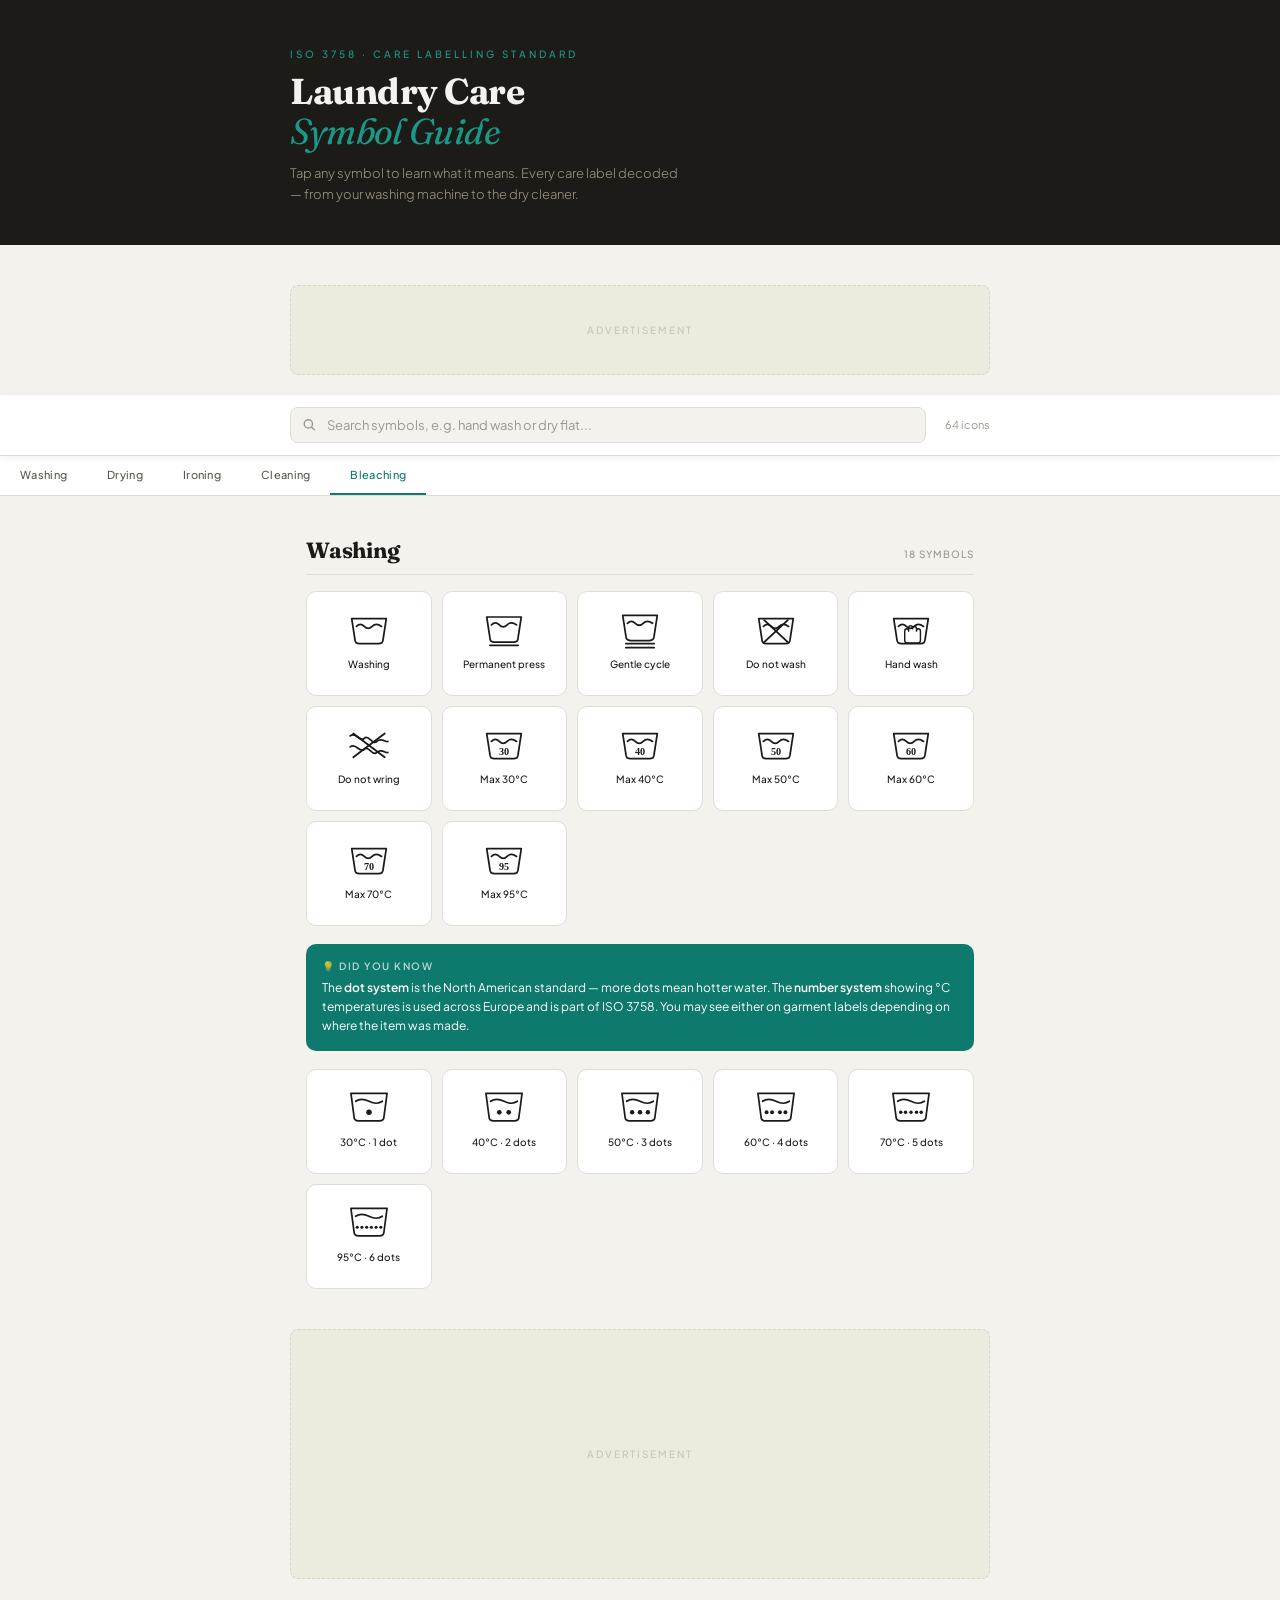
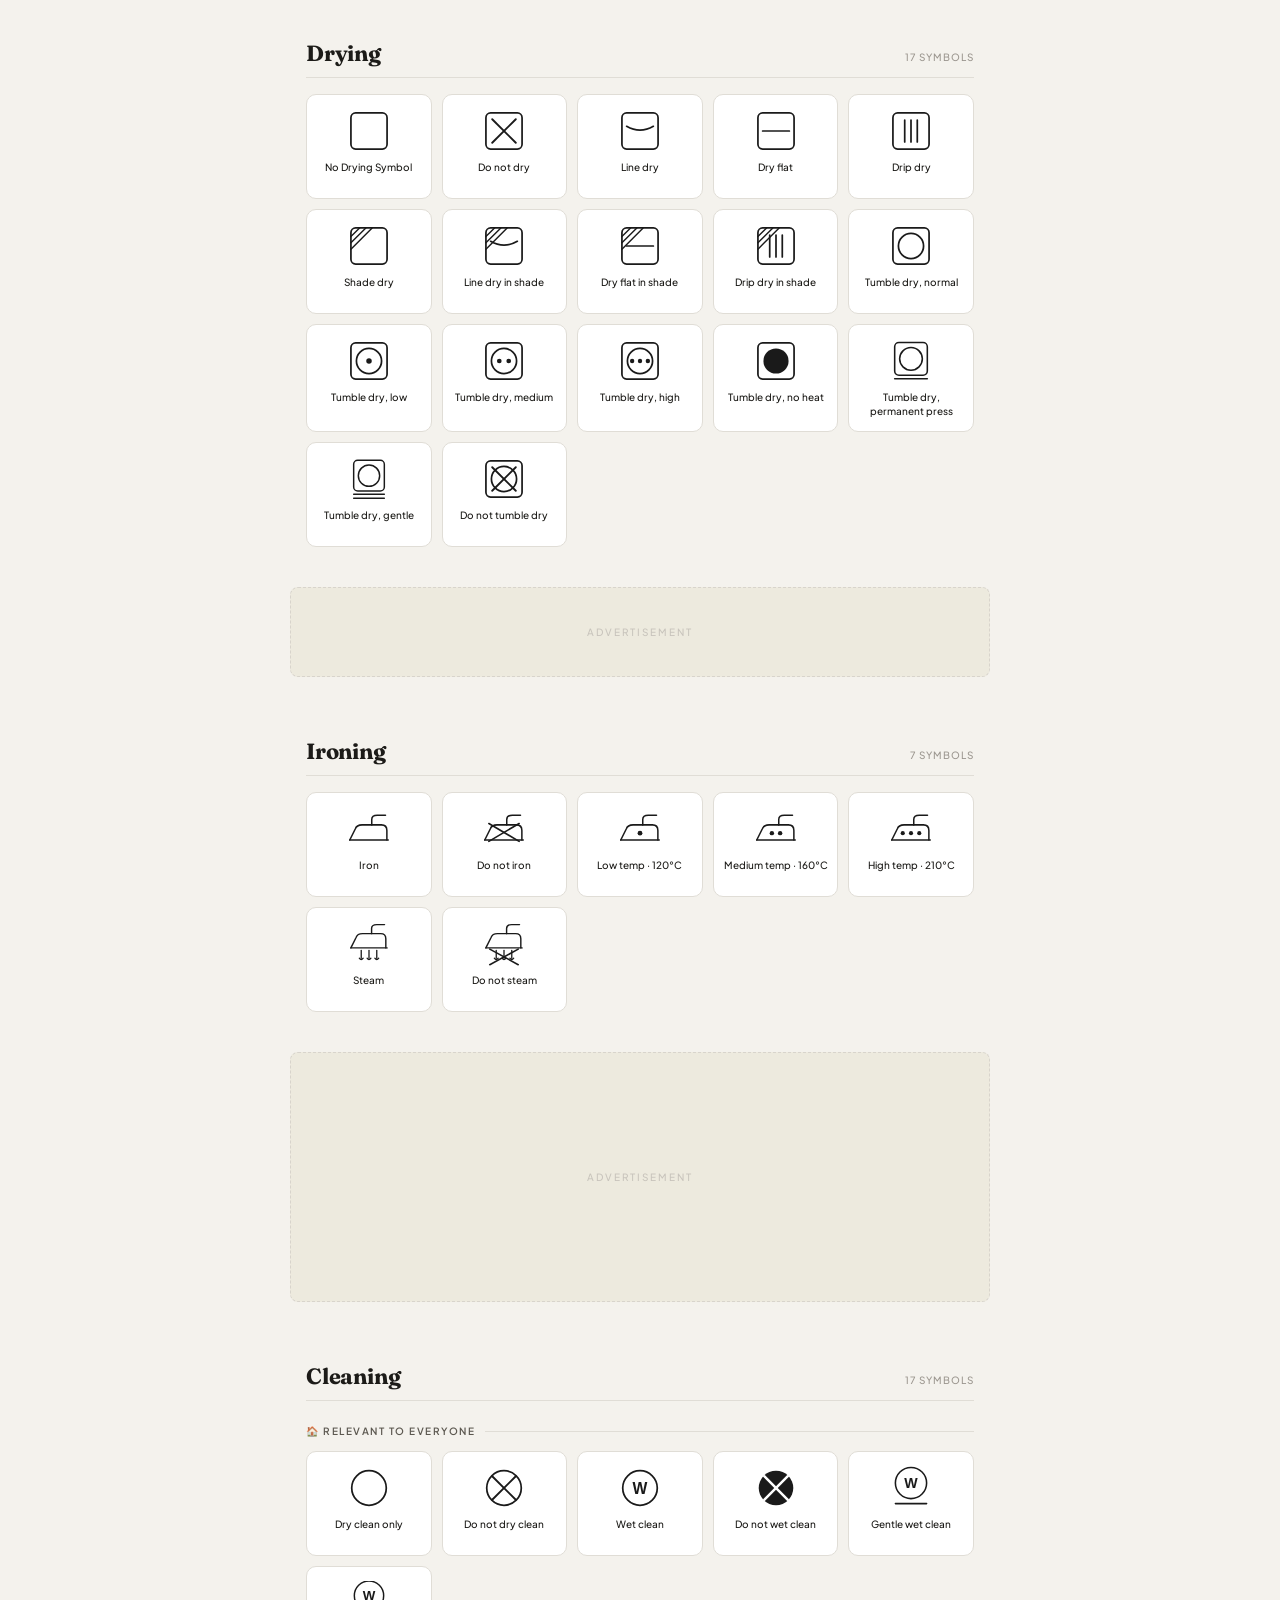
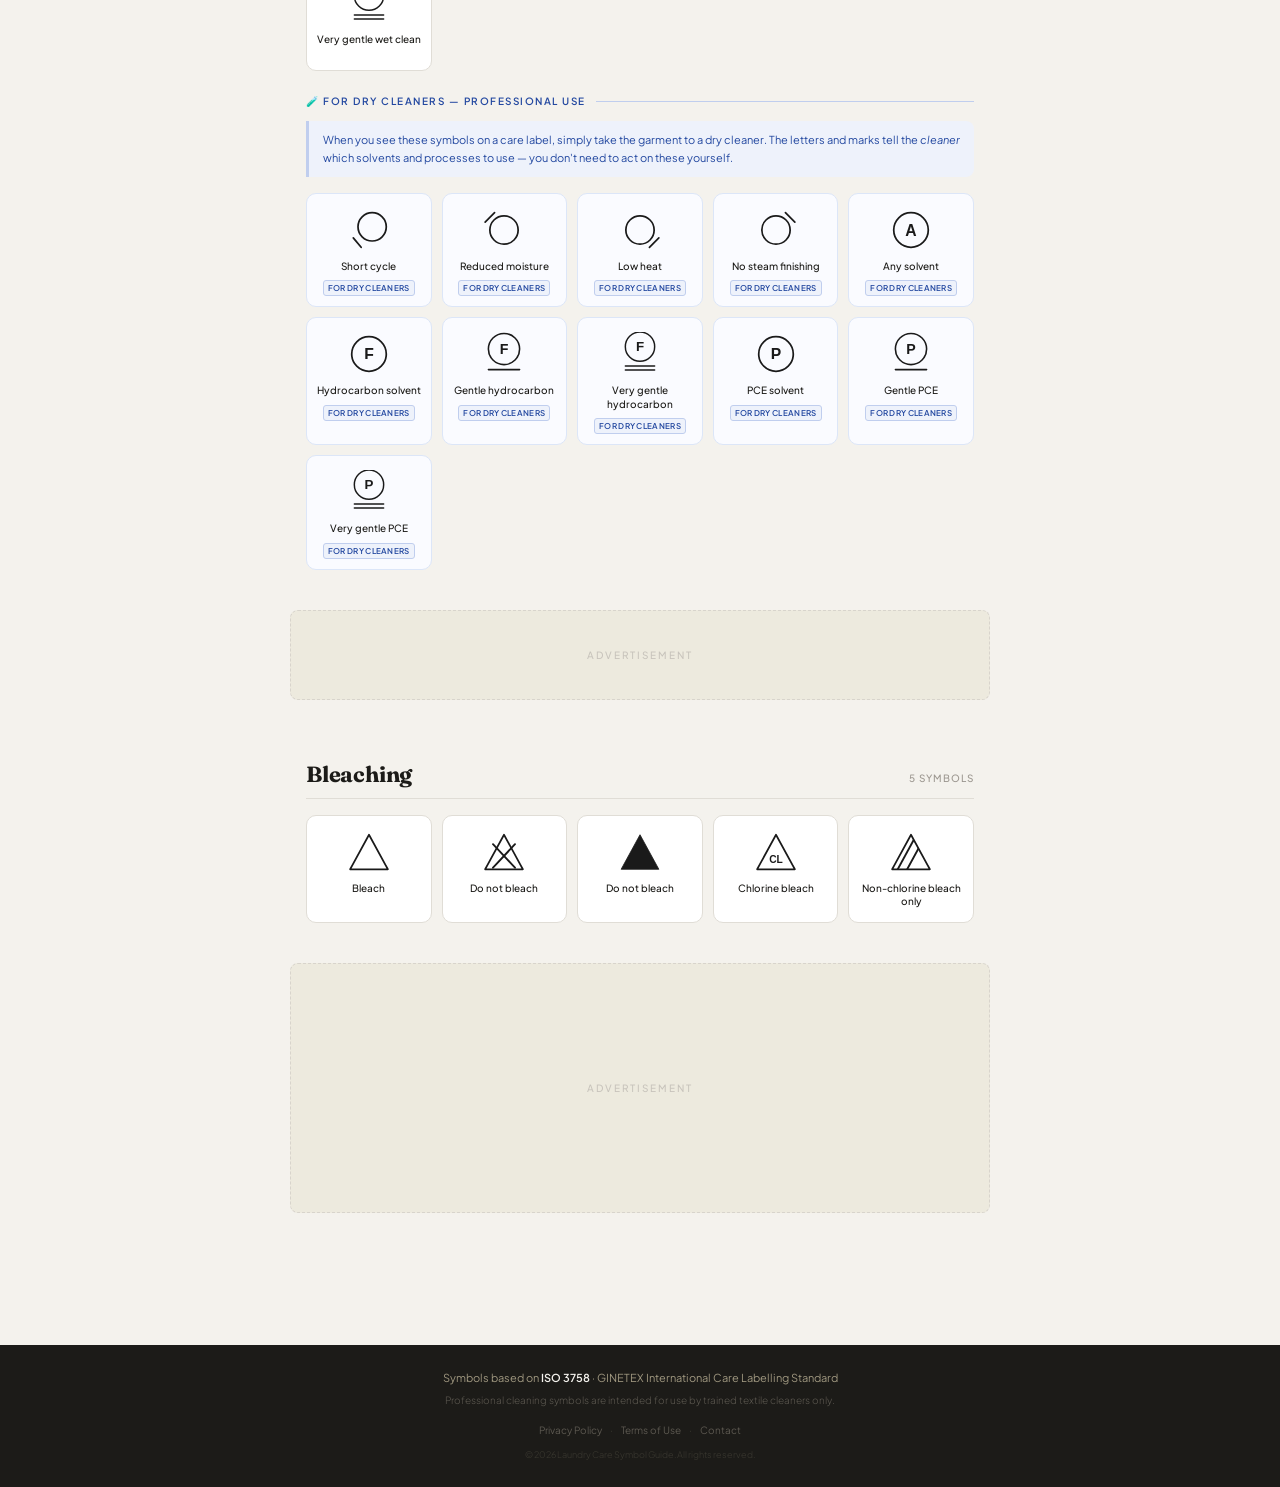
==== commit 56a8cd92: "Reframe blank drying symbol as absent-symbol explainer" ====
--- a/index.html
+++ b/index.html
@@ -840,8 +840,8 @@
             <div
               class="icon-card"
               tabindex="0"
-              data-name="Natural dry"
-              data-desc="Natural drying — no restrictions on method. Choose whichever natural drying method suits the fabric best."
+              data-name="No drying symbol blank tag natural dry any method"
+              data-desc="No drying symbol on the tag at all — including a blank square like this one — generally means there's no specific restriction on drying method. This isn't one of the numbered ISO symbols itself; it's what an absent symbol means, which trips people up just as often as a printed one does."
             >
               <div class="card-svg">
                 <svg viewBox="0 0 56 56" xmlns="http://www.w3.org/2000/svg">
@@ -857,7 +857,7 @@
                   />
                 </svg>
               </div>
-              <p class="card-name">Natural dry</p>
+              <p class="card-name">No Drying Symbol</p>
               <p class="card-desc"></p>
             </div>
 
